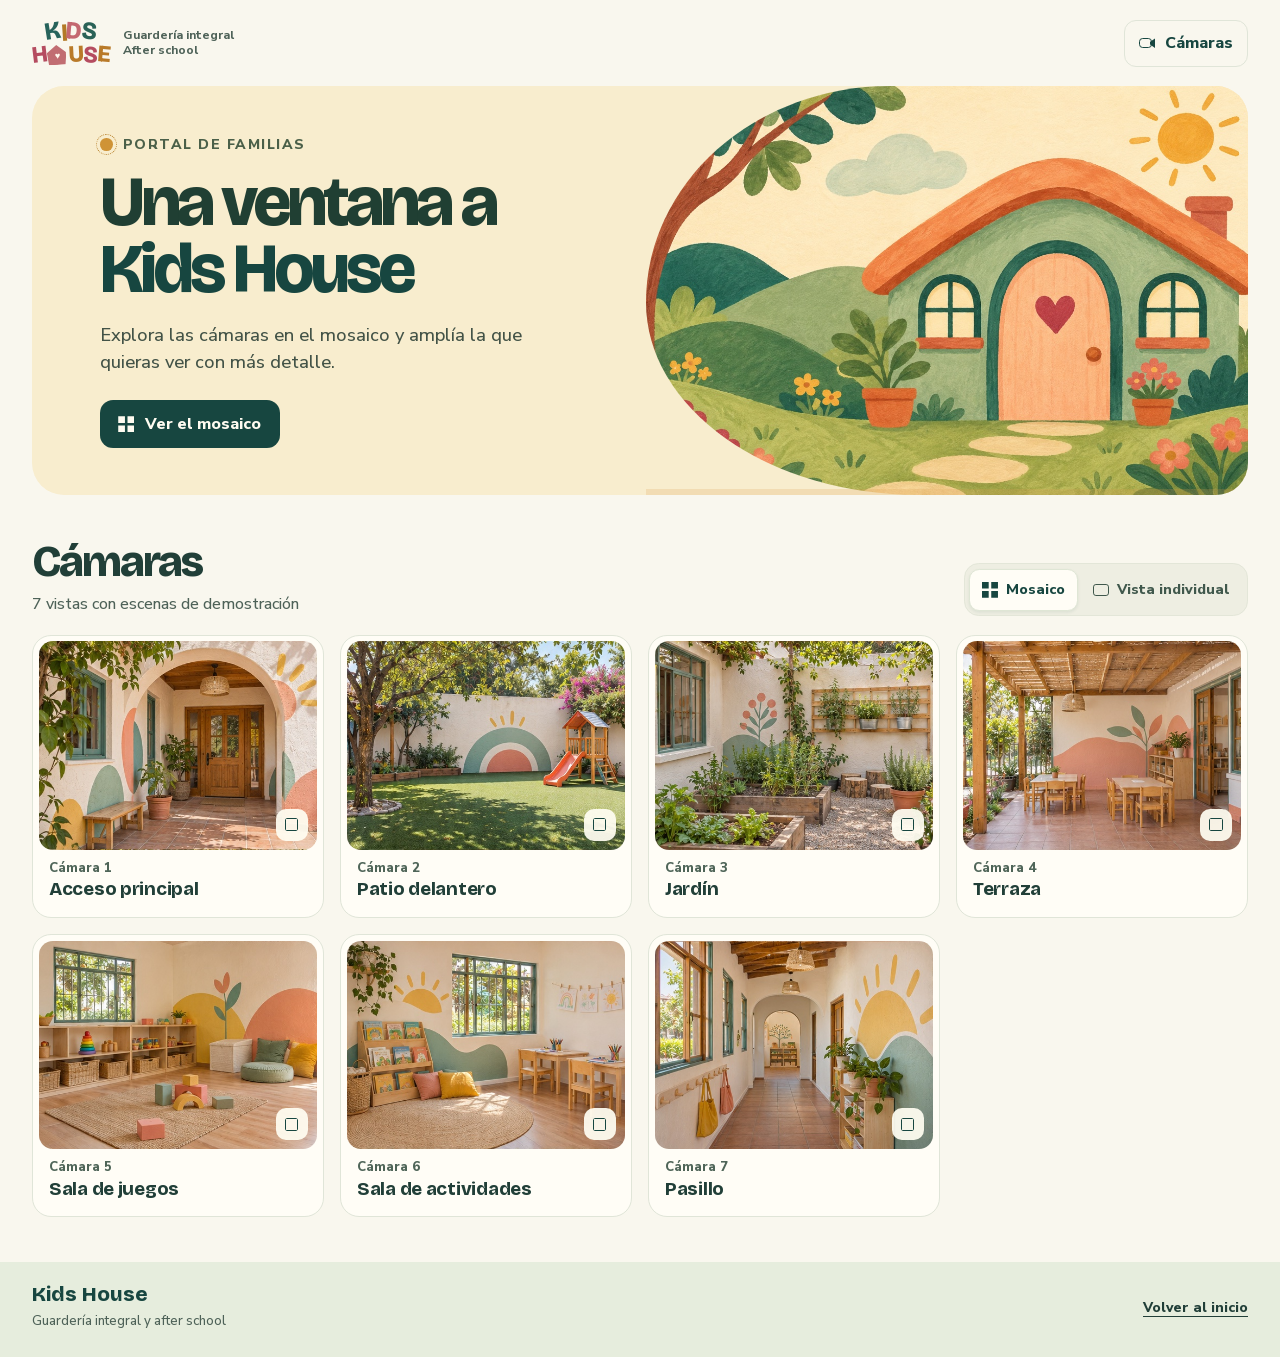
==== index.html @ 1ae9fafc "Prepara maqueta interactiva de Kids House" ====
<!doctype html>
<html lang="es-CL">
<head>
  <meta charset="utf-8">
  <meta name="viewport" content="width=device-width, initial-scale=1">
  <meta name="theme-color" content="#f9f7ee">
  <meta name="robots" content="noindex">
  <meta name="description" content="Maqueta del portal de familias de Kids House. Explora el mosaico y la vista individual de siete cámaras de demostración.">
  <title>Kids House · Portal de familias</title>
  <link rel="icon" href="assets/icon.png" type="image/png">
  <link rel="stylesheet" href="styles.css">
  <script src="viewer.js" defer></script>
</head>
<body id="inicio">
  <a class="skip-link" href="#camaras">Ir a las cámaras</a>
  <header class="topbar">
    <div class="shell topbar-inner">
      <a class="brand" href="#inicio" aria-label="Kids House, inicio">
        <span class="wordmark" aria-hidden="true">
          <span class="wordmark-row wordmark-kids">
            <span>K</span><span>I</span><span>D</span><span>S</span>
          </span>
          <span class="wordmark-row wordmark-house">
            <span>H</span><span class="wordmark-home"><span>♥</span></span><span>U</span><span>S</span><span>E</span>
          </span>
        </span>
        <span class="brand-caption">Guardería integral<br>After school</span>
      </a>
      <nav aria-label="Navegación principal">
        <a class="nav-link" href="#camaras"><span class="icon icon-camera" aria-hidden="true"></span> Cámaras</a>
      </nav>
    </div>
  </header>

  <main class="shell">
    <section class="hero" aria-labelledby="hero-title">
      <div class="hero-copy">
        <p class="eyebrow"><span aria-hidden="true" class="little-sun"></span> Portal de familias</p>
        <h1 id="hero-title">Una ventana a<br><span>Kids House</span></h1>
        <p class="hero-description">Explora las cámaras en el mosaico y amplía la que quieras ver con más detalle.</p>
        <a class="button button-primary" href="#camaras"><span class="icon icon-grid" aria-hidden="true"></span> Ver el mosaico</a>
      </div>
      <div class="hero-illustration">
        <img src="assets/mural.jpg" width="1200" height="800" alt="" fetchpriority="high">
      </div>
    </section>

    <section class="viewer" id="camaras" aria-labelledby="viewer-title">
      <div class="viewer-heading">
        <div>
          <h2 id="viewer-title">Cámaras</h2>
          <p class="viewer-description">7 vistas con escenas de demostración</p>
        </div>
        <div class="view-controls" role="group" aria-label="Modo de visualización">
          <button type="button" id="grid-mode" aria-controls="camera-grid" aria-pressed="true">
            <span class="icon icon-grid" aria-hidden="true"></span> Mosaico
          </button>
          <button type="button" id="single-mode" aria-controls="single-view" aria-pressed="false">
            <span class="icon icon-single" aria-hidden="true"></span> Vista individual
          </button>
        </div>
      </div>
      <ul class="camera-grid" id="camera-grid" aria-label="Siete cámaras de demostración"></ul>

      <div class="single-view" id="single-view" hidden>
        <article class="featured" aria-labelledby="featured-title">
          <div class="featured-header">
            <p id="featured-number" class="channel-number"></p>
            <h3 id="featured-title" tabindex="-1"></h3>
          </div>
          <video id="camera-player" controls muted loop playsinline preload="metadata" aria-labelledby="featured-title"></video>
          <p id="player-message" class="player-message" role="status" hidden></p>
        </article>
        <div class="camera-picker">
          <h3>Elegir cámara</h3>
          <ul id="camera-picker" aria-label="Todas las cámaras"></ul>
        </div>
      </div>

      <noscript><p>Activa JavaScript para explorar las cámaras de la maqueta.</p></noscript>
    </section>
  </main>

  <footer class="footer">
    <div class="shell footer-inner">
      <div>
        <span class="footer-brand">Kids House</span>
        <span class="footer-description">Guardería integral y after school</span>
      </div>
      <a href="#inicio">Volver al inicio</a>
    </div>
  </footer>
</body>
</html>
---- styles.css ----
@font-face {
  font-family: "Bricolage Grotesque";
  src: url("assets/bricolage.woff2") format("woff2");
  font-style: normal;
  font-weight: 400 800;
  font-display: swap;
}

@font-face {
  font-family: "Nunito Sans";
  src: url("assets/nunito-sans.woff2") format("woff2");
  font-style: normal;
  font-weight: 400 800;
  font-display: swap;
}

:root {
  color-scheme: light;
  --body: "Nunito Sans", sans-serif;
  --display: "Bricolage Grotesque", "Nunito Sans", sans-serif;
  --background: #f9f7ee;
  --paper: #fffdf6;
  --forest: #174640;
  --ink: #213f38;
  --muted: #4e6258;
  --sage: #dae8d4;
  --honey: #e8b653;
  --peach: #e78b64;
  --berry: #b84f64;
  --line: #e0e5d8;
  background: var(--background);
  color: var(--ink);
  font: 500 1rem/1.5 var(--body);
  scroll-behavior: smooth;
}

*, *::before, *::after { box-sizing: border-box; }
body { margin: 0; }
button { font: inherit; }
a { color: inherit; }
img { display: block; max-width: 100%; }
[hidden] { display: none !important; }
:focus-visible { outline: 3px solid #a54c62; outline-offset: 4px; }
.shell { width: min(100% - 3.5rem, 76rem); margin-inline: auto; }
.skip-link {
  position: fixed;
  z-index: 2;
  inset: .75rem auto auto .75rem;
  transform: translateY(-200%);
  padding: .65rem .95rem;
  color: white;
  background: var(--forest);
  border-radius: .6rem;
}
.skip-link:focus { transform: translateY(0); }

.topbar-inner, .footer-inner {
  display: flex;
  align-items: center;
  justify-content: space-between;
  gap: 1.5rem;
}
.topbar-inner { min-height: 5.4rem; }
.brand {
  display: inline-flex;
  align-items: center;
  gap: .85rem;
  flex-shrink: 0;
  text-decoration: none;
}
.wordmark {
  display: grid;
  justify-items: center;
  font: 800 1.48rem/.84 var(--display);
  font-variation-settings: "opsz" 78;
  letter-spacing: -.06em;
}
.wordmark-row { display: flex; align-items: center; gap: .045em; }
.wordmark-kids { font-size: 1.05em; padding-bottom: .12em; }
.wordmark-kids > :nth-child(1) { color: #27635b; transform: rotate(-9deg); }
.wordmark-kids > :nth-child(2) { color: #b37926; transform: rotate(-4deg) translateY(.06em); }
.wordmark-kids > :nth-child(3) { color: #c46870; transform: rotate(5deg); }
.wordmark-kids > :nth-child(4) { color: #2a6257; transform: rotate(7deg); }
.wordmark-house > :nth-child(1) { color: #b54c60; transform: rotate(-7deg); }
.wordmark-house > :nth-child(3) { color: #b97a29; transform: rotate(-3deg); }
.wordmark-house > :nth-child(4) { color: #b54c60; transform: rotate(4deg); }
.wordmark-house > :nth-child(5) { color: #b97a29; transform: rotate(5deg); }
.wordmark-home {
  display: inline-grid;
  place-items: end center;
  width: .82em;
  height: .85em;
  margin: 0 .03em;
  padding-bottom: .16em;
  color: #fff8ee;
  background: #c16d72;
  clip-path: polygon(50% 0, 100% 38%, 93% 99%, 8% 99%, 0 38%);
  transform: rotate(-3deg);
}
.wordmark-home > span { font: 800 .39em/1 var(--body); }
.brand-caption {
  font-size: .76rem;
  font-weight: 750;
  line-height: 1.23;
  color: var(--muted);
}
.nav-link {
  display: inline-flex;
  align-items: center;
  gap: .6rem;
  padding: .65rem .9rem;
  border: 1px solid var(--line);
  border-radius: .75rem;
  font-weight: 800;
  color: var(--forest);
  text-decoration: none;
}
.nav-link:hover { background: var(--sage); }

.hero {
  position: relative;
  display: grid;
  grid-template-columns: 1.02fr 1fr;
  min-height: 23rem;
  overflow: hidden;
  isolation: isolate;
  border-radius: 2rem;
  background: #f8edce;
}
.hero-copy {
  position: relative;
  z-index: 1;
  padding: clamp(2.05rem, 3.7vw, 3.4rem) 1.1rem clamp(2.3rem, 3.65vw, 3.2rem) clamp(2rem, 5.3vw, 5rem);
}
.eyebrow {
  display: flex;
  align-items: center;
  gap: .65rem;
  margin: 0 0 .9rem;
  color: #4b6049;
  font-size: .875rem;
  font-weight: 850;
  letter-spacing: .105em;
  text-transform: uppercase;
}
.little-sun {
  width: .8rem;
  height: .8rem;
  position: relative;
  border-radius: 50%;
  background: #cf9336;
}
.little-sun::before {
  content: "";
  position: absolute;
  inset: -.27rem;
  border: .115rem dotted #b8802b;
  border-radius: 50%;
}
h1, h2, h3, p { margin-top: 0; }
.hero h1 {
  margin-bottom: 1.16rem;
  font: 780 clamp(2.95rem, 5.45vw, 5.1rem)/.96 var(--display);
  font-variation-settings: "opsz" 85;
  letter-spacing: -.055em;
  color: #203f33;
}
.hero h1 span { color: var(--forest); white-space: nowrap; }
.hero-description {
  max-width: 27rem;
  margin-bottom: 1.55rem;
  color: #435347;
  font-size: clamp(1rem, 1.43vw, 1.15rem);
  line-height: 1.47;
}
.hero-illustration {
  position: relative;
  z-index: 0;
  min-width: 0;
}
.hero-illustration img {
  position: absolute;
  inset: 0;
  width: 100%;
  height: 100%;
  object-fit: cover;
  object-position: 54% 54%;
  border-radius: 42% 0 0 47% / 55% 0 0 49%;
}
.hero-illustration::after {
  content: "";
  position: absolute;
  pointer-events: none;
  inset: auto 0 0;
  height: .35rem;
  background: #d9a153;
  opacity: .22;
}
.button {
  display: inline-flex;
  align-items: center;
  gap: .7rem;
  min-height: 3rem;
  padding: .65rem 1.15rem;
  border-radius: .82rem;
  font-size: 1rem;
  font-weight: 850;
  text-decoration: none;
}
.button-primary { color: #fffcf1; background: var(--forest); }
.button-primary:hover { background: #286458; }
.icon { flex: none; display: inline-block; width: 1rem; height: 1rem; position: relative; }
.icon-grid {
  background: currentColor;
  clip-path: polygon(0 0, 42% 0, 42% 42%, 0 42%, 0 0,
    58% 0, 100% 0, 100% 42%, 58% 42%, 58% 0, 0 0,
    0 58%, 42% 58%, 42% 100%, 0 100%, 0 58%,
    58% 58%, 100% 58%, 100% 100%, 58% 100%, 58% 58%, 0 58%);
}
.icon-single { height: .76rem; border: 1.8px solid currentColor; border-radius: .18rem; }
.icon-camera::before {
  content: "";
  position: absolute;
  inset: .18rem .22rem .18rem 0;
  border: 1.7px solid currentColor;
  border-radius: .23rem;
}
.icon-camera::after {
  content: "";
  position: absolute;
  inset: .2rem 0 .2rem auto;
  width: .33rem;
  background: currentColor;
  clip-path: polygon(0 38%, 100% 0, 100% 100%, 0 62%);
}

.viewer { padding-block: clamp(2.4rem, 3.55vw, 3.3rem); scroll-margin-top: 1rem; }
.viewer-heading {
  display: flex;
  justify-content: space-between;
  align-items: end;
  gap: 1.1rem;
  margin-bottom: 1.15rem;
}
.viewer-heading h2 {
  margin-bottom: .05rem;
  font: 780 clamp(2rem, 3.45vw, 3rem)/1 var(--display);
  letter-spacing: -.047em;
}
.viewer-description { margin: .48rem 0 0; color: var(--muted); }
.view-controls {
  display: inline-flex;
  flex: none;
  gap: .15rem;
  padding: .28rem;
  background: #eeeee2;
  border: 1px solid #e3e6d8;
  border-radius: .92rem;
}
.view-controls button {
  display: inline-flex;
  align-items: center;
  justify-content: center;
  gap: .52rem;
  min-height: 2.62rem;
  padding: .35rem .72rem;
  border: 1px solid transparent;
  border-radius: .64rem;
  color: #40584c;
  background: transparent;
  font-size: .9rem;
  font-weight: 800;
  white-space: nowrap;
  cursor: pointer;
}
.view-controls button[aria-pressed="true"] {
  color: var(--forest);
  border-color: #dfe6d5;
  background: var(--paper);
  box-shadow: 0 .093rem .2rem #1e453915;
}
.view-controls button[aria-pressed="false"]:hover { background: var(--sage); }

.camera-grid, .camera-picker ul {
  list-style: none;
  margin: 0;
  padding: 0;
}
.camera-grid { display: grid; grid-template-columns: repeat(4, minmax(0, 1fr)); gap: 1.01rem; }
.camera-grid li { min-width: 0; }
.camera {
  display: grid;
  width: 100%;
  height: 100%;
  padding: .37rem;
  border: 1px solid var(--line);
  border-radius: 1.19rem;
  background: var(--paper);
  color: var(--ink);
  text-align: left;
  cursor: pointer;
  transition: border-color .17s, box-shadow .17s;
}
.camera:hover {
  border-color: #a5bea4;
  box-shadow: 0 .4rem 1rem #2a50331c;
}
.camera-image {
  position: relative;
  display: block;
  overflow: hidden;
  aspect-ratio: 4 / 3;
  border-radius: .88rem;
  background: var(--sage);
}
.camera-image img { width: 100%; height: 100%; object-fit: cover; }
.expand {
  position: absolute;
  display: grid;
  place-items: center;
  inset: auto .57rem .57rem auto;
  width: 2rem;
  height: 2rem;
  border-radius: .62rem;
  background: #fffdf2ee;
  color: var(--forest);
}
.expand::before {
  content: "";
  width: .82rem;
  height: .82rem;
  border: .12rem solid;
  border-radius: .1rem;
  mask-image: radial-gradient(circle, transparent 57%, #000 61%);
}
.camera-caption { display: grid; gap: .18rem; padding: .67rem .62rem .62rem; }
.channel-number {
  margin-bottom: 0;
  font-size: .82rem;
  line-height: 1.2;
  color: #4f6558;
  font-weight: 850;
}
.camera-name {
  font: 750 clamp(.96rem, 1.5vw, 1.17rem)/1.15 var(--display);
  letter-spacing: -.014em;
}

.single-view { display: grid; grid-template-columns: minmax(0, 3fr) minmax(15rem, 1fr); gap: 1rem; }
.featured, .camera-picker {
  background: var(--paper);
  border: 1px solid var(--line);
  padding: .75rem;
  border-radius: 1.25rem;
}
.featured { align-self: start; min-width: 0; }
.featured-header { padding: .45rem .38rem .72rem; }
.featured-header .channel-number { margin-bottom: .22rem; }
.featured-header h3, .camera-picker h3 {
  margin-bottom: 0;
  font: 775 clamp(1.15rem, 2.35vw, 1.7rem)/1.18 var(--display);
  letter-spacing: -.027em;
}
.featured video {
  display: block;
  width: 100%;
  max-height: 60vh;
  aspect-ratio: 16 / 9;
  background: #18312c;
  object-fit: contain;
  border-radius: .8rem;
}
.player-message { margin: .65rem 0 0; font-size: .9rem; color: var(--muted); }
.camera-picker h3 { margin: .4rem .3rem .65rem; font-size: 1.1rem; }
.camera-picker ul { display: grid; gap: .32rem; }
.camera-picker button {
  display: flex;
  align-items: center;
  gap: .65rem;
  width: 100%;
  padding: .36rem .45rem;
  border: 1px solid transparent;
  border-radius: .69rem;
  background: transparent;
  color: var(--ink);
  text-align: left;
  cursor: pointer;
}
.camera-picker button[aria-current="true"] { background: #e5eddb; border-color: #cbdcc9; }
.camera-picker button:hover { background: #edf1e4; }
.camera-picker button img {
  flex: none;
  width: 3.3rem;
  height: 2.4rem;
  object-fit: cover;
  background: var(--sage);
  border-radius: .34rem;
}
.camera-picker button span { display: grid; gap: .1rem; font-weight: 800; line-height: 1.12; font-size: .9rem; }

.footer { padding-block: 1.3rem 1.6rem; background: #e6eddd; }
.footer-brand { display: block; font: 780 1.3rem/1.18 var(--display); color: var(--forest); }
.footer-description { font-size: .83rem; color: var(--muted); }
.footer a { font-size: .875rem; font-weight: 800; text-underline-offset: .22rem; }

@media (max-width: 65rem) {
  .hero-copy { padding-left: 2.3rem; }
  .hero h1 { font-size: clamp(3rem, 6.4vw, 4.35rem); }
  .camera-grid { grid-template-columns: repeat(3, minmax(0, 1fr)); }
}

@media (max-width: 46rem) {
  .shell { width: calc(100% - 2rem); }
  .topbar-inner { min-height: 4.55rem; }
  .hero { min-height: 20rem; grid-template-columns: 1fr; border-radius: 1.45rem; }
  .hero-copy { padding: 1.75rem 1.25rem 1.15rem; }
  .hero h1 { margin-bottom: .9rem; font-size: clamp(2.9rem, 9.45vw, 4.25rem); }
  .hero-description { margin-bottom: 1rem; max-width: 21rem; }
  .hero-illustration { min-height: clamp(9.5rem, 38vw, 14rem); }
  .hero-illustration img { object-position: 46% 56%; border-radius: 48% 50% 0 0 / 21% 20% 0 0; }
  .camera-grid { grid-template-columns: repeat(2, minmax(0, 1fr)); gap: .66rem; }
  .single-view { grid-template-columns: 1fr; }
  .camera-picker ul { grid-template-columns: repeat(2, minmax(0, 1fr)); }
}

@media (max-width: 31rem) {
  .shell { width: calc(100% - 1.65rem); }
  .brand { gap: .6rem; }
  .brand-caption { font-size: .7rem; }
  .nav-link { padding: .48rem .62rem; gap: .4rem; font-size: .87rem; }
  .viewer-heading { align-items: start; flex-direction: column; gap: .85rem; }
  .view-controls { display: flex; align-self: stretch; }
  .view-controls button { flex: 1; }
  .camera { border-radius: .95rem; padding: .28rem; }
  .camera-image { border-radius: .71rem; }
  .camera-caption { padding: .56rem .4rem .5rem; }
  .expand { inset: auto .38rem .38rem auto; width: 1.65rem; height: 1.65rem; }
  .camera-picker button img { width: 2.55rem; height: 2rem; }
}

@media (max-width: 22rem) {
  .topbar-inner { gap: .75rem; }
  .brand-caption { display: none; }
  .hero h1 { font-size: 2.65rem; }
}

@media (prefers-reduced-motion: reduce) {
  :root { scroll-behavior: auto; }
  .camera { transition: none; }
}
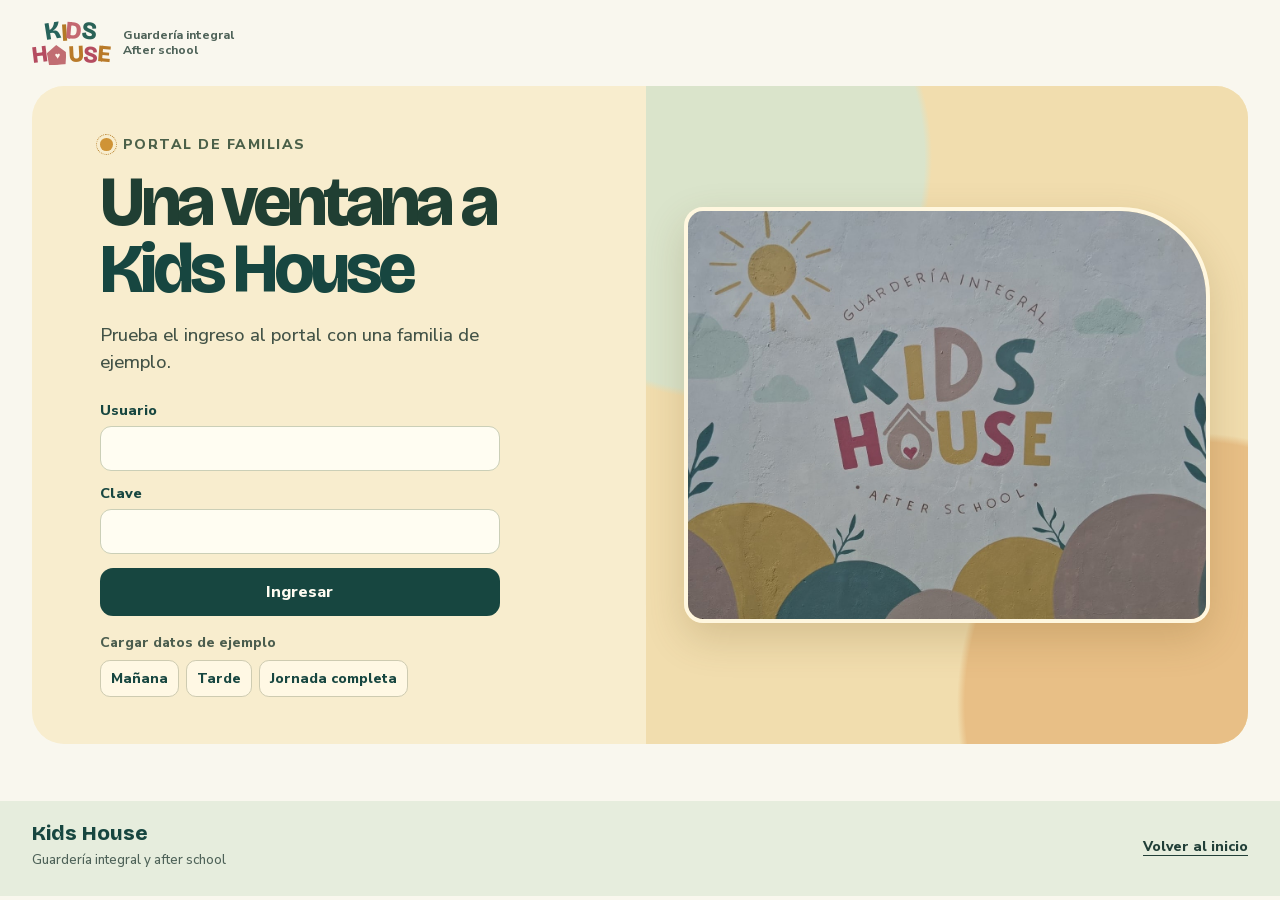
==== commit 9ccfe267: "Simula el ingreso familiar y muestra el mural de Kids House" ====
--- a/index.html
+++ b/index.html
@@ -5,14 +5,14 @@
   <meta name="viewport" content="width=device-width, initial-scale=1">
   <meta name="theme-color" content="#f9f7ee">
   <meta name="robots" content="noindex">
-  <meta name="description" content="Maqueta del portal de familias de Kids House. Explora el mosaico y la vista individual de siete cámaras de demostración.">
+  <meta name="description" content="Maqueta del portal de familias de Kids House. Prueba el ingreso, la jornada asignada y el mosaico de cámaras de demostración.">
   <title>Kids House · Portal de familias</title>
   <link rel="icon" href="assets/icon.png" type="image/png">
   <link rel="stylesheet" href="styles.css">
-  <script src="viewer.js" defer></script>
+  <script type="module" src="portal.js"></script>
 </head>
 <body id="inicio">
-  <a class="skip-link" href="#camaras">Ir a las cámaras</a>
+  <a class="skip-link" href="#contenido">Ir al contenido</a>
   <header class="topbar">
     <div class="shell topbar-inner">
       <a class="brand" href="#inicio" aria-label="Kids House, inicio">
@@ -26,26 +26,76 @@
         </span>
         <span class="brand-caption">Guardería integral<br>After school</span>
       </a>
-      <nav aria-label="Navegación principal">
-        <a class="nav-link" href="#camaras"><span class="icon icon-camera" aria-hidden="true"></span> Cámaras</a>
-      </nav>
+      <button type="button" class="nav-link" id="sign-out" hidden>Cerrar sesión</button>
     </div>
   </header>
 
-  <main class="shell">
-    <section class="hero" aria-labelledby="hero-title">
-      <div class="hero-copy">
+  <main class="shell" id="contenido" tabindex="-1">
+    <div class="hero" id="entry">
+      <section class="hero-copy" id="sign-in" aria-labelledby="hero-title">
         <p class="eyebrow"><span aria-hidden="true" class="little-sun"></span> Portal de familias</p>
-        <h1 id="hero-title">Una ventana a<br><span>Kids House</span></h1>
-        <p class="hero-description">Explora las cámaras en el mosaico y amplía la que quieras ver con más detalle.</p>
-        <a class="button button-primary" href="#camaras"><span class="icon icon-grid" aria-hidden="true"></span> Ver el mosaico</a>
+        <h1 id="hero-title" tabindex="-1">Una ventana a<br><span>Kids House</span></h1>
+        <p class="hero-description">Prueba el ingreso al portal con una familia de ejemplo.</p>
+        <form class="entry-form" id="sign-in-form" method="post" autocomplete="off">
+          <fieldset class="sign-in-fields" id="sign-in-fields" disabled>
+            <label class="field" for="demo-user">
+              Usuario
+              <input id="demo-user" name="usuario" type="text" spellcheck="false" autocapitalize="none" required>
+            </label>
+            <label class="field" for="demo-password">
+              Clave
+              <input id="demo-password" name="clave" type="password" required>
+            </label>
+            <p class="form-error" id="sign-in-error" role="alert" hidden></p>
+            <button type="submit" class="button button-primary">Ingresar</button>
+          </fieldset>
+        </form>
+        <div class="demo-access">
+          <p id="demo-access-title">Cargar datos de ejemplo</p>
+          <div class="demo-options" role="group" aria-labelledby="demo-access-title">
+            <button type="button" data-demo-family="morning">Mañana</button>
+            <button type="button" data-demo-family="afternoon">Tarde</button>
+            <button type="button" data-demo-family="full">Jornada completa</button>
+          </div>
+        </div>
+      </section>
+
+      <section class="hero-copy" id="choose-journey" aria-labelledby="welcome-title" hidden>
+        <p class="eyebrow"><span aria-hidden="true" class="little-sun"></span> Portal de familias</p>
+        <h1 class="welcome-title" id="welcome-title" tabindex="-1">Hola, familia de <span id="welcome-child"></span></h1>
+        <p class="hero-description">Confirma la jornada asignada para abrir el visor de cámaras.</p>
+        <form class="entry-form" id="journey-form" method="post">
+          <fieldset class="journey-fieldset">
+            <legend>Tu jornada disponible</legend>
+            <label class="journey-option">
+              <input id="assigned-journey" type="radio" name="jornada" required>
+              <span>
+                <span class="journey-name" id="journey-name"></span>
+                <span class="journey-group" id="journey-group"></span>
+                <span class="journey-hours" id="journey-hours"></span>
+              </span>
+            </label>
+          </fieldset>
+          <button type="submit" class="button button-primary"><span class="icon icon-camera" aria-hidden="true"></span> Ver mis cámaras</button>
+        </form>
+      </section>
+
+      <div class="hero-illustration">
+        <img src="assets/mural.jpg" width="1256" height="990"
+          alt="Mural de Kids House con el nombre del centro, un sol y formas de colores" fetchpriority="high">
       </div>
-      <div class="hero-illustration">
-        <img src="assets/mural.jpg" width="1200" height="800" alt="" fetchpriority="high">
+    </div>
+
+    <section class="family-summary" id="family-summary" aria-labelledby="family-title" hidden>
+      <span class="family-initial" id="family-initial" aria-hidden="true"></span>
+      <div class="family-summary-text">
+        <h1 id="family-title" tabindex="-1"></h1>
+        <p id="family-details"></p>
       </div>
+      <button type="button" class="nav-link" id="view-journey">Mi jornada</button>
     </section>
 
-    <section class="viewer" id="camaras" aria-labelledby="viewer-title">
+    <section class="viewer" id="camaras" aria-labelledby="viewer-title" hidden>
       <div class="viewer-heading">
         <div>
           <h2 id="viewer-title">Cámaras</h2>
@@ -76,9 +126,8 @@
           <ul id="camera-picker" aria-label="Todas las cámaras"></ul>
         </div>
       </div>
-
-      <noscript><p>Activa JavaScript para explorar las cámaras de la maqueta.</p></noscript>
     </section>
+    <noscript><p>Activa JavaScript para probar el portal y explorar las cámaras de la maqueta.</p></noscript>
   </main>
 
   <footer class="footer">
--- a/styles.css
+++ b/styles.css
@@ -111,9 +111,11 @@
   padding: .65rem .9rem;
   border: 1px solid var(--line);
   border-radius: .75rem;
+  background: transparent;
   font-weight: 800;
   color: var(--forest);
   text-decoration: none;
+  cursor: pointer;
 }
 .nav-link:hover { background: var(--sage); }
 
@@ -121,7 +123,8 @@
   position: relative;
   display: grid;
   grid-template-columns: 1.02fr 1fr;
-  min-height: 23rem;
+  min-height: 26rem;
+  margin-bottom: clamp(2rem, 4.5vw, 4rem);
   overflow: hidden;
   isolation: isolate;
   border-radius: 2rem;
@@ -130,7 +133,8 @@
 .hero-copy {
   position: relative;
   z-index: 1;
-  padding: clamp(2.05rem, 3.7vw, 3.4rem) 1.1rem clamp(2.3rem, 3.65vw, 3.2rem) clamp(2rem, 5.3vw, 5rem);
+  align-self: center;
+  padding: clamp(2.05rem, 3.7vw, 3.4rem) 1.55rem clamp(2.3rem, 3.65vw, 3.2rem) clamp(2rem, 5.3vw, 5rem);
 }
 .eyebrow {
   display: flex;
@@ -166,6 +170,7 @@
   color: #203f33;
 }
 .hero h1 span { color: var(--forest); white-space: nowrap; }
+.hero h1.welcome-title { max-width: 30rem; font-size: clamp(2.8rem, 5.1vw, 4.6rem); }
 .hero-description {
   max-width: 27rem;
   margin-bottom: 1.55rem;
@@ -174,27 +179,21 @@
   line-height: 1.47;
 }
 .hero-illustration {
-  position: relative;
-  z-index: 0;
+  display: grid;
+  place-items: center;
   min-width: 0;
+  padding: clamp(1.5rem, 3vw, 2.8rem);
+  background:
+    radial-gradient(ellipse at 92% 94%, #e8bf86 0 30%, transparent 31%),
+    radial-gradient(ellipse at 11% 11%, #dae4cb 0 28%, transparent 29%),
+    #f1ddae;
 }
 .hero-illustration img {
-  position: absolute;
-  inset: 0;
   width: 100%;
-  height: 100%;
-  object-fit: cover;
-  object-position: 54% 54%;
-  border-radius: 42% 0 0 47% / 55% 0 0 49%;
-}
-.hero-illustration::after {
-  content: "";
-  position: absolute;
-  pointer-events: none;
-  inset: auto 0 0;
-  height: .35rem;
-  background: #d9a153;
-  opacity: .22;
+  height: auto;
+  border: .3rem solid #fff7df;
+  border-radius: 1.2rem clamp(2.9rem, 7vw, 5.85rem) 1.2rem 1.2rem;
+  box-shadow: 0 .95rem 2.5rem #684c1633;
 }
 .button {
   display: inline-flex;
@@ -202,13 +201,117 @@
   gap: .7rem;
   min-height: 3rem;
   padding: .65rem 1.15rem;
+  border: 0;
   border-radius: .82rem;
   font-size: 1rem;
   font-weight: 850;
   text-decoration: none;
+  cursor: pointer;
 }
 .button-primary { color: #fffcf1; background: var(--forest); }
 .button-primary:hover { background: #286458; }
+
+.entry-form { max-width: 25rem; }
+.sign-in-fields, .journey-fieldset {
+  min-inline-size: 0;
+  margin: 0;
+  padding: 0;
+  border: 0;
+}
+.sign-in-fields { display: grid; gap: .72rem; }
+.field {
+  display: grid;
+  gap: .27rem;
+  color: var(--forest);
+  font-size: .91rem;
+  font-weight: 850;
+}
+.field input {
+  width: 100%;
+  min-height: 2.82rem;
+  padding: .56rem .73rem;
+  border: 1px solid #cbcfb7;
+  border-radius: .69rem;
+  background: #fffdf2;
+  color: var(--ink);
+  font: 650 1rem/1.25 var(--body);
+}
+.field input:hover { border-color: #8a9f8b; }
+.entry-form .button { justify-content: center; width: 100%; }
+.sign-in-fields .button { margin-top: .12rem; }
+.form-error { margin: 0; color: #8a3144; font-size: .9rem; font-weight: 750; }
+.demo-access { max-width: 25rem; margin-top: 1rem; }
+.demo-access p { margin-bottom: .42rem; color: #4b5d4e; font-size: .88rem; font-weight: 780; }
+.demo-options { display: flex; flex-wrap: wrap; gap: .42rem; }
+.demo-options button {
+  min-height: 2.35rem;
+  padding: .32rem .63rem;
+  border: 1px solid #cecbb1;
+  border-radius: .62rem;
+  background: #fff8e4;
+  color: var(--forest);
+  font-size: .875rem;
+  font-weight: 800;
+  cursor: pointer;
+}
+.demo-options button:hover { background: var(--sage); border-color: #a5b8a1; }
+
+.journey-fieldset { margin-bottom: 1.1rem; }
+.journey-fieldset legend {
+  margin-bottom: .48rem;
+  padding: 0;
+  color: var(--forest);
+  font-size: .94rem;
+  font-weight: 830;
+}
+.journey-option {
+  display: grid;
+  grid-template-columns: auto minmax(0, 1fr);
+  align-items: center;
+  gap: .68rem;
+  padding: .86rem;
+  border: 1px solid #a2b69e;
+  border-radius: .86rem;
+  background: #edf1dc;
+  color: var(--forest);
+  cursor: pointer;
+}
+.journey-option input { width: 1.1rem; height: 1.1rem; margin: .12rem; accent-color: var(--forest); }
+.journey-name, .journey-group, .journey-hours { display: block; }
+.journey-name { margin-bottom: .28rem; font: 770 1.27rem/1.15 var(--display); letter-spacing: -.02em; }
+.journey-group, .journey-hours { font-size: .93rem; color: var(--muted); }
+.journey-group { font-weight: 800; }
+
+.family-summary {
+  display: grid;
+  grid-template-columns: auto minmax(0, 1fr) auto;
+  align-items: center;
+  gap: 1rem;
+  padding: clamp(1.2rem, 3vw, 2rem);
+  border: 1px solid #d6dfc9;
+  border-radius: 1.42rem;
+  background: #e8eedc;
+}
+.family-initial {
+  display: grid;
+  place-items: center;
+  width: clamp(3rem, 5vw, 4.4rem);
+  aspect-ratio: 1;
+  border-radius: 50%;
+  background: var(--forest);
+  color: var(--paper);
+  font: 780 clamp(1.5rem, 3vw, 2.25rem)/1 var(--display);
+}
+.family-summary h1 {
+  margin: 0;
+  color: var(--forest);
+  font: 780 clamp(1.55rem, 3.4vw, 2.8rem)/1.04 var(--display);
+  letter-spacing: -.045em;
+}
+.family-summary p { margin: .45rem 0 0; color: var(--muted); font-weight: 650; }
+.family-summary .nav-link { background: var(--paper); white-space: nowrap; }
+.family-summary .nav-link:hover { background: #f3f5ea; }
+
 .icon { flex: none; display: inline-block; width: 1rem; height: 1rem; position: relative; }
 .icon-grid {
   background: currentColor;
@@ -413,11 +516,10 @@
   .shell { width: calc(100% - 2rem); }
   .topbar-inner { min-height: 4.55rem; }
   .hero { min-height: 20rem; grid-template-columns: 1fr; border-radius: 1.45rem; }
-  .hero-copy { padding: 1.75rem 1.25rem 1.15rem; }
+  .hero-copy { padding: 1.75rem 1.25rem 1.6rem; }
   .hero h1 { margin-bottom: .9rem; font-size: clamp(2.9rem, 9.45vw, 4.25rem); }
   .hero-description { margin-bottom: 1rem; max-width: 21rem; }
-  .hero-illustration { min-height: clamp(9.5rem, 38vw, 14rem); }
-  .hero-illustration img { object-position: 46% 56%; border-radius: 48% 50% 0 0 / 21% 20% 0 0; }
+  .hero-illustration { padding: 1.2rem; }
   .camera-grid { grid-template-columns: repeat(2, minmax(0, 1fr)); gap: .66rem; }
   .single-view { grid-template-columns: 1fr; }
   .camera-picker ul { grid-template-columns: repeat(2, minmax(0, 1fr)); }
@@ -436,6 +538,8 @@
   .camera-caption { padding: .56rem .4rem .5rem; }
   .expand { inset: auto .38rem .38rem auto; width: 1.65rem; height: 1.65rem; }
   .camera-picker button img { width: 2.55rem; height: 2rem; }
+  .family-summary { grid-template-columns: auto minmax(0, 1fr); gap: .82rem; }
+  .family-summary .nav-link { grid-column: 2; justify-self: start; }
 }
 
 @media (max-width: 22rem) {
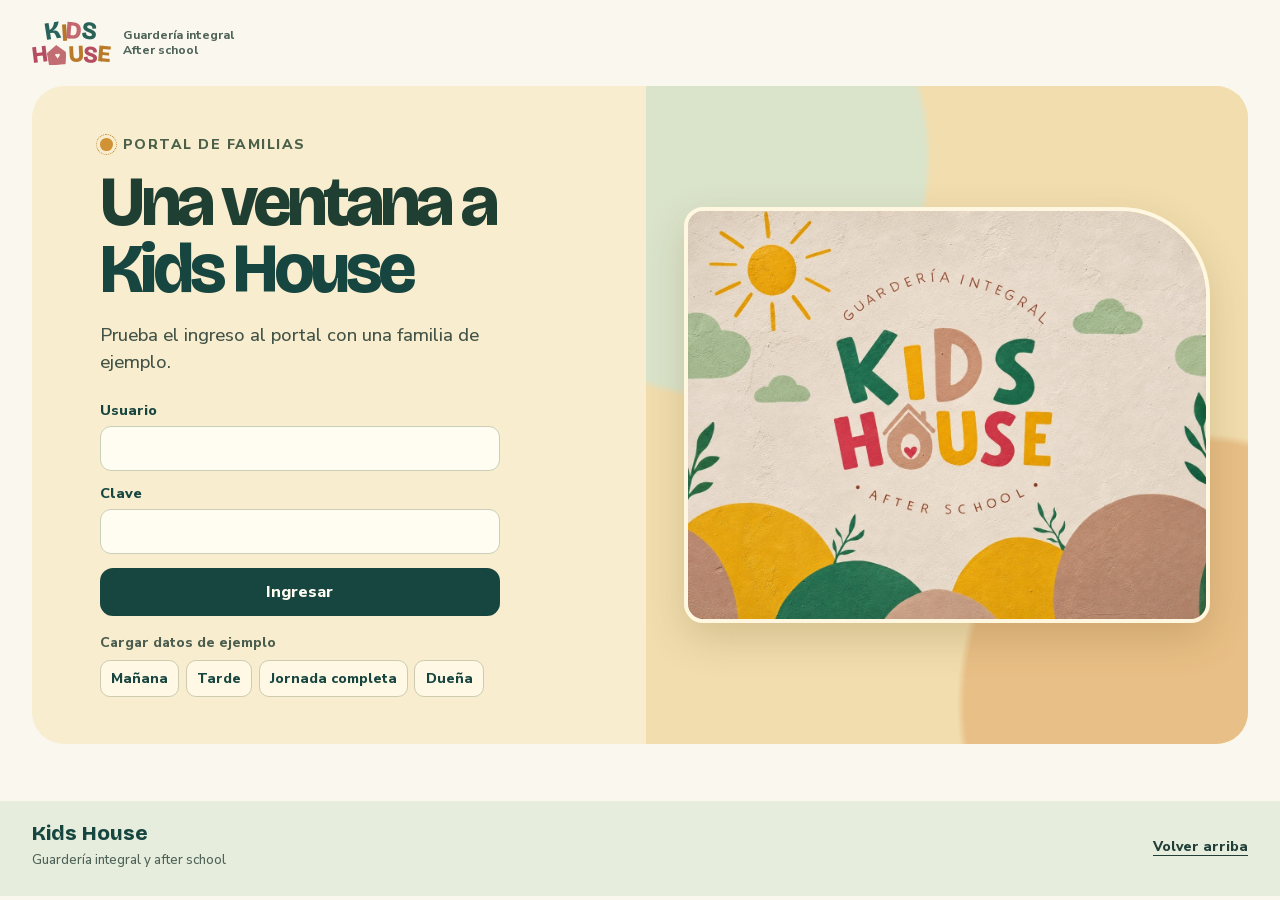
==== commit 3fb98814: "Incorpora administración simulada y mejora el mural" ====
--- a/index.html
+++ b/index.html
@@ -56,6 +56,7 @@
             <button type="button" data-demo-family="morning">Mañana</button>
             <button type="button" data-demo-family="afternoon">Tarde</button>
             <button type="button" data-demo-family="full">Jornada completa</button>
+            <button type="button" data-demo-family="owner">Dueña</button>
           </div>
         </div>
       </section>
@@ -73,10 +74,12 @@
                 <span class="journey-name" id="journey-name"></span>
                 <span class="journey-group" id="journey-group"></span>
                 <span class="journey-hours" id="journey-hours"></span>
+                <span class="journey-hours">Lunes a viernes · Hora de Santiago</span>
               </span>
             </label>
           </fieldset>
-          <button type="submit" class="button button-primary"><span class="icon icon-camera" aria-hidden="true"></span> Ver mis cámaras</button>
+          <p class="journey-notice" id="journey-notice" role="status" hidden></p>
+          <button type="submit" class="button button-primary" id="open-cameras"><span class="icon icon-camera" aria-hidden="true"></span> Ver mis cámaras</button>
         </form>
       </section>
 
@@ -85,6 +88,68 @@
           alt="Mural de Kids House con el nombre del centro, un sol y formas de colores" fetchpriority="high">
       </div>
     </div>
+
+    <section class="admin" id="admin-panel" aria-labelledby="admin-title" hidden>
+      <header class="admin-heading">
+        <p class="eyebrow"><span aria-hidden="true" class="little-sun"></span> Administración</p>
+        <h1 id="admin-title" tabindex="-1">Familias y jornadas</h1>
+        <p>Usa datos ficticios para probar cómo se asigna el acceso a una familia.</p>
+      </header>
+      <div class="view-controls admin-controls" role="group" aria-label="Administración de familias">
+        <button type="button" data-admin-section="journeys" aria-controls="manage-journeys" aria-pressed="true">Jornadas</button>
+        <button type="button" data-admin-section="children" aria-controls="manage-children" aria-pressed="false">Niños y grupos</button>
+        <button type="button" data-admin-section="parents" aria-controls="manage-parents" aria-pressed="false">Padres</button>
+      </div>
+
+      <div class="admin-layout" id="manage-journeys" data-admin-pane="journeys">
+        <form class="admin-card admin-form" id="new-journey" method="post" autocomplete="off">
+          <h2>Nueva jornada</h2>
+          <label class="field">Nombre <input type="text" name="nombre" required maxlength="70"></label>
+          <div class="time-fields">
+            <label class="field">Desde <input type="time" name="inicio" required></label>
+            <label class="field">Hasta <input type="time" name="fin" required></label>
+          </div>
+          <p class="admin-hint">Lunes a viernes · Hora de Santiago</p>
+          <button class="button button-primary" type="submit">Crear jornada</button>
+          <p class="admin-feedback" role="status" hidden></p>
+        </form>
+        <section class="admin-card" aria-labelledby="registered-journeys">
+          <h2 id="registered-journeys">Jornadas registradas</h2>
+          <ul id="journey-records" class="admin-records"></ul>
+        </section>
+      </div>
+
+      <div class="admin-layout" id="manage-children" data-admin-pane="children" hidden>
+        <form class="admin-card admin-form" id="new-child" method="post" autocomplete="off">
+          <h2>Registrar niño o niña</h2>
+          <label class="field">Nombre <input type="text" name="nombre" required maxlength="70"></label>
+          <label class="field">Grupo <input type="text" name="grupo" required maxlength="70"></label>
+          <label class="field">Jornada <select name="jornada" id="child-journey" required></select></label>
+          <button class="button button-primary" type="submit">Registrar niño o niña</button>
+          <p class="admin-feedback" role="status" hidden></p>
+        </form>
+        <section class="admin-card" aria-labelledby="registered-children">
+          <h2 id="registered-children">Niños y grupos registrados</h2>
+          <ul id="child-records" class="admin-records"></ul>
+        </section>
+      </div>
+
+      <div class="admin-layout" id="manage-parents" data-admin-pane="parents" hidden>
+        <form class="admin-card admin-form" id="new-parent" method="post" autocomplete="off">
+          <h2>Registrar padre o apoderado</h2>
+          <label class="field">Nombre <input type="text" name="nombre" required maxlength="70"></label>
+          <label class="field">Usuario <input type="text" name="usuario" required maxlength="64" autocapitalize="none" spellcheck="false"></label>
+          <label class="field">Clave de prueba <input type="password" name="clave" required maxlength="64"></label>
+          <label class="field">Niño o niña <select name="nino" id="parent-child" required></select></label>
+          <button class="button button-primary" type="submit">Dar de alta</button>
+          <p class="admin-feedback" role="status" hidden></p>
+        </form>
+        <section class="admin-card" aria-labelledby="registered-parents">
+          <h2 id="registered-parents">Padres y apoderados registrados</h2>
+          <ul id="parent-records" class="admin-records"></ul>
+        </section>
+      </div>
+    </section>
 
     <section class="family-summary" id="family-summary" aria-labelledby="family-title" hidden>
       <span class="family-initial" id="family-initial" aria-hidden="true"></span>
@@ -136,7 +201,7 @@
         <span class="footer-brand">Kids House</span>
         <span class="footer-description">Guardería integral y after school</span>
       </div>
-      <a href="#inicio">Volver al inicio</a>
+      <a href="#inicio">Volver arriba</a>
     </div>
   </footer>
 </body>
--- a/styles.css
+++ b/styles.css
@@ -210,6 +210,7 @@
 }
 .button-primary { color: #fffcf1; background: var(--forest); }
 .button-primary:hover { background: #286458; }
+.button-primary:disabled { background: #d5dbca; color: #4d6156; cursor: not-allowed; }
 
 .entry-form { max-width: 25rem; }
 .sign-in-fields, .journey-fieldset {
@@ -226,7 +227,7 @@
   font-size: .91rem;
   font-weight: 850;
 }
-.field input {
+.field input, .field select {
   width: 100%;
   min-height: 2.82rem;
   padding: .56rem .73rem;
@@ -236,7 +237,16 @@
   color: var(--ink);
   font: 650 1rem/1.25 var(--body);
 }
-.field input:hover { border-color: #8a9f8b; }
+.field select {
+  appearance: none;
+  padding-right: 1.9rem;
+  background-image: linear-gradient(45deg, transparent 50%, #446359 50%),
+    linear-gradient(135deg, #446359 50%, transparent 50%);
+  background-position: calc(100% - 15px) 53%, calc(100% - 10px) 53%;
+  background-size: 5px 5px;
+  background-repeat: no-repeat;
+}
+.field input:hover, .field select:hover { border-color: #8a9f8b; }
 .entry-form .button { justify-content: center; width: 100%; }
 .sign-in-fields .button { margin-top: .12rem; }
 .form-error { margin: 0; color: #8a3144; font-size: .9rem; font-weight: 750; }
@@ -281,6 +291,16 @@
 .journey-name { margin-bottom: .28rem; font: 770 1.27rem/1.15 var(--display); letter-spacing: -.02em; }
 .journey-group, .journey-hours { font-size: .93rem; color: var(--muted); }
 .journey-group { font-weight: 800; }
+.journey-notice {
+  margin: 0 0 .95rem;
+  padding: .65rem .78rem;
+  border: 1px solid #d8bb91;
+  border-radius: .65rem;
+  background: #fff6dc;
+  color: #68482b;
+  font-weight: 750;
+  font-size: .92rem;
+}
 
 .family-summary {
   display: grid;
@@ -311,6 +331,51 @@
 .family-summary p { margin: .45rem 0 0; color: var(--muted); font-weight: 650; }
 .family-summary .nav-link { background: var(--paper); white-space: nowrap; }
 .family-summary .nav-link:hover { background: #f3f5ea; }
+
+.admin { margin-bottom: clamp(2rem, 4.4vw, 4rem); }
+.admin-heading {
+  padding: clamp(1.3rem, 4vw, 2.8rem);
+  border-radius: 1.45rem;
+  background: #f8edce;
+  color: var(--forest);
+}
+.admin-heading h1 {
+  margin-bottom: .55rem;
+  font: 780 clamp(2rem, 4.4vw, 3.8rem)/1.04 var(--display);
+  letter-spacing: -.055em;
+}
+.admin-heading > p:last-child { margin: 0; color: var(--muted); }
+.admin-controls { margin: 1.1rem 0; }
+.admin-layout { display: grid; grid-template-columns: minmax(0, 1fr) minmax(0, 1.32fr); gap: 1rem; align-items: start; }
+.admin-card {
+  min-width: 0;
+  padding: clamp(1.05rem, 3vw, 1.5rem);
+  border: 1px solid var(--line);
+  border-radius: 1.16rem;
+  background: var(--paper);
+}
+.admin-card h2 {
+  margin: 0;
+  color: var(--forest);
+  font: 770 1.32rem/1.17 var(--display);
+  letter-spacing: -.02em;
+}
+.admin-form { display: grid; gap: .88rem; }
+.admin-form .button { justify-content: center; }
+.time-fields { display: grid; grid-template-columns: repeat(2, minmax(0, 1fr)); gap: .7rem; }
+.admin-hint, .admin-feedback { margin: 0; color: var(--muted); font-size: .91rem; font-weight: 700; }
+.admin-feedback { color: #305f49; }
+.admin-feedback[data-error="true"] { color: #8a3144; }
+.admin-records { margin: .9rem 0 0; padding: 0; list-style: none; }
+.admin-records li {
+  display: grid;
+  gap: .22rem;
+  padding: .72rem 0;
+  border-top: 1px solid var(--line);
+  overflow-wrap: anywhere;
+}
+.admin-records strong { color: var(--forest); line-height: 1.18; }
+.admin-records span { color: var(--muted); font-size: .91rem; }
 
 .icon { flex: none; display: inline-block; width: 1rem; height: 1rem; position: relative; }
 .icon-grid {
@@ -523,6 +588,7 @@
   .camera-grid { grid-template-columns: repeat(2, minmax(0, 1fr)); gap: .66rem; }
   .single-view { grid-template-columns: 1fr; }
   .camera-picker ul { grid-template-columns: repeat(2, minmax(0, 1fr)); }
+  .admin-layout { grid-template-columns: 1fr; }
 }
 
 @media (max-width: 31rem) {
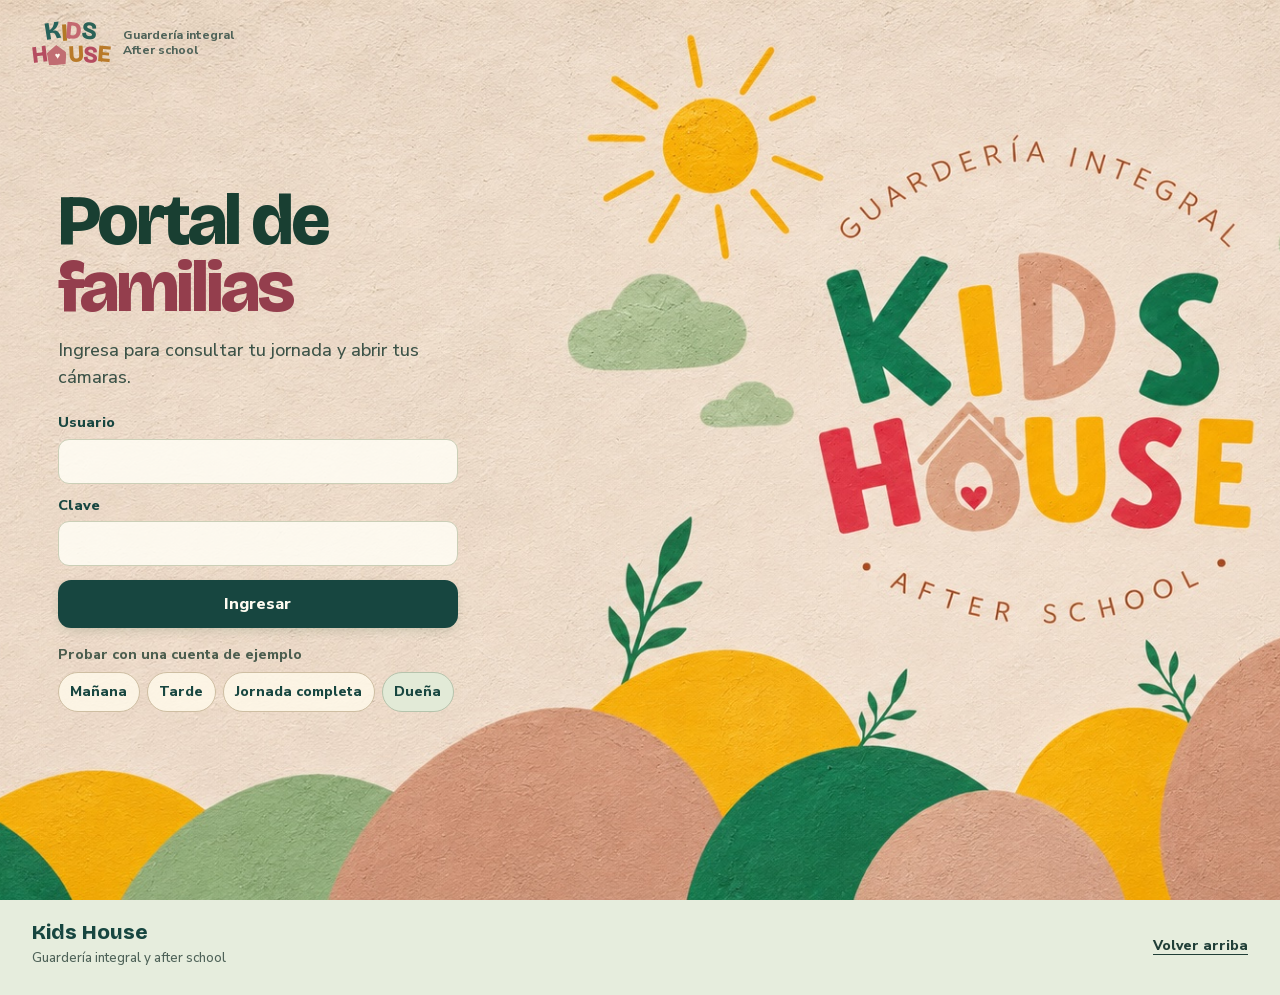
==== commit ae8cc7e2: "Integrate the Kids House mural and course-based schedules" ====
--- a/index.html
+++ b/index.html
@@ -3,7 +3,7 @@
 <head>
   <meta charset="utf-8">
   <meta name="viewport" content="width=device-width, initial-scale=1">
-  <meta name="theme-color" content="#f9f7ee">
+  <meta name="theme-color" content="#f2e5d2">
   <meta name="robots" content="noindex">
   <meta name="description" content="Maqueta del portal de familias de Kids House. Prueba el ingreso, la jornada asignada y el mosaico de cámaras de demostración.">
   <title>Kids House · Portal de familias</title>
@@ -30,75 +30,78 @@
     </div>
   </header>
 
-  <main class="shell" id="contenido" tabindex="-1">
+  <main id="contenido" tabindex="-1">
     <div class="hero" id="entry">
-      <section class="hero-copy" id="sign-in" aria-labelledby="hero-title">
-        <p class="eyebrow"><span aria-hidden="true" class="little-sun"></span> Portal de familias</p>
-        <h1 id="hero-title" tabindex="-1">Una ventana a<br><span>Kids House</span></h1>
-        <p class="hero-description">Prueba el ingreso al portal con una familia de ejemplo.</p>
-        <form class="entry-form" id="sign-in-form" method="post" autocomplete="off">
-          <fieldset class="sign-in-fields" id="sign-in-fields" disabled>
-            <label class="field" for="demo-user">
-              Usuario
-              <input id="demo-user" name="usuario" type="text" spellcheck="false" autocapitalize="none" required>
-            </label>
-            <label class="field" for="demo-password">
-              Clave
-              <input id="demo-password" name="clave" type="password" required>
-            </label>
-            <p class="form-error" id="sign-in-error" role="alert" hidden></p>
-            <button type="submit" class="button button-primary">Ingresar</button>
-          </fieldset>
-        </form>
-        <div class="demo-access">
-          <p id="demo-access-title">Cargar datos de ejemplo</p>
-          <div class="demo-options" role="group" aria-labelledby="demo-access-title">
-            <button type="button" data-demo-family="morning">Mañana</button>
-            <button type="button" data-demo-family="afternoon">Tarde</button>
-            <button type="button" data-demo-family="full">Jornada completa</button>
-            <button type="button" data-demo-family="owner">Dueña</button>
+      <picture class="hero-wall">
+        <source media="(max-width: 54rem)" srcset="assets/mural.jpg" width="1256" height="990">
+        <img src="assets/mural-portada.jpg" width="1672" height="941"
+          alt="Mural de Kids House con el nombre del centro, un sol y formas de colores" fetchpriority="high">
+      </picture>
+      <div class="shell hero-inner">
+        <section class="hero-copy" id="sign-in" aria-labelledby="hero-title">
+          <h1 id="hero-title" tabindex="-1">Portal de<br> <span>familias</span></h1>
+          <p class="hero-description">Ingresa para consultar tu jornada y abrir tus cámaras.</p>
+          <form class="entry-form" id="sign-in-form" method="post" autocomplete="off">
+            <fieldset class="sign-in-fields" id="sign-in-fields" disabled>
+              <label class="field" for="demo-user">
+                Usuario
+                <input id="demo-user" name="usuario" type="text" spellcheck="false" autocapitalize="none" required>
+              </label>
+              <label class="field" for="demo-password">
+                Clave
+                <input id="demo-password" name="clave" type="password" required>
+              </label>
+              <p class="form-error" id="sign-in-error" role="alert" hidden></p>
+              <button type="submit" class="button button-primary">Ingresar</button>
+            </fieldset>
+          </form>
+          <div class="demo-access">
+            <p id="demo-access-title">Probar con una cuenta de ejemplo</p>
+            <div class="demo-options" role="group" aria-labelledby="demo-access-title">
+              <button type="button" data-demo-family="morning">Mañana</button>
+              <button type="button" data-demo-family="afternoon">Tarde</button>
+              <button type="button" data-demo-family="full">Jornada completa</button>
+              <button type="button" data-demo-family="owner">Dueña</button>
+            </div>
           </div>
-        </div>
-      </section>
-
-      <section class="hero-copy" id="choose-journey" aria-labelledby="welcome-title" hidden>
-        <p class="eyebrow"><span aria-hidden="true" class="little-sun"></span> Portal de familias</p>
-        <h1 class="welcome-title" id="welcome-title" tabindex="-1">Hola, familia de <span id="welcome-child"></span></h1>
-        <p class="hero-description">Confirma la jornada asignada para abrir el visor de cámaras.</p>
-        <form class="entry-form" id="journey-form" method="post">
-          <fieldset class="journey-fieldset">
-            <legend>Tu jornada disponible</legend>
-            <label class="journey-option">
-              <input id="assigned-journey" type="radio" name="jornada" required>
-              <span>
-                <span class="journey-name" id="journey-name"></span>
-                <span class="journey-group" id="journey-group"></span>
-                <span class="journey-hours" id="journey-hours"></span>
-                <span class="journey-hours">Lunes a viernes · Hora de Santiago</span>
-              </span>
-            </label>
-          </fieldset>
-          <p class="journey-notice" id="journey-notice" role="status" hidden></p>
-          <button type="submit" class="button button-primary" id="open-cameras"><span class="icon icon-camera" aria-hidden="true"></span> Ver mis cámaras</button>
-        </form>
-      </section>
-
-      <div class="hero-illustration">
-        <img src="assets/mural.jpg" width="1256" height="990"
-          alt="Mural de Kids House con el nombre del centro, un sol y formas de colores" fetchpriority="high">
+        </section>
+
+        <section class="hero-copy" id="choose-journey" aria-labelledby="welcome-title" hidden>
+          <p class="eyebrow"><span aria-hidden="true" class="little-sun"></span> Portal de familias</p>
+          <h1 class="welcome-title" id="welcome-title" tabindex="-1">Hola, familia de <span id="welcome-child"></span></h1>
+          <p class="hero-description">Confirma la jornada asignada para abrir el visor de cámaras.</p>
+          <form class="entry-form" id="journey-form" method="post">
+            <fieldset class="journey-fieldset">
+              <legend>Tu jornada disponible</legend>
+              <label class="journey-option">
+                <input id="assigned-journey" type="radio" name="jornada" required>
+                <span>
+                  <span class="journey-name" id="journey-name"></span>
+                  <span class="journey-course" id="journey-course"></span>
+                  <span class="journey-hours" id="journey-hours"></span>
+                  <span class="journey-hours">Lunes a viernes · Hora de Santiago</span>
+                </span>
+              </label>
+            </fieldset>
+            <p class="journey-notice" id="journey-notice" role="status" hidden></p>
+            <button type="submit" class="button button-primary" id="open-cameras"><span class="icon icon-camera" aria-hidden="true"></span> Ver mis cámaras</button>
+          </form>
+        </section>
       </div>
     </div>
 
-    <section class="admin" id="admin-panel" aria-labelledby="admin-title" hidden>
+    <section class="shell admin" id="admin-panel" aria-labelledby="admin-title" hidden>
       <header class="admin-heading">
         <p class="eyebrow"><span aria-hidden="true" class="little-sun"></span> Administración</p>
-        <h1 id="admin-title" tabindex="-1">Familias y jornadas</h1>
-        <p>Usa datos ficticios para probar cómo se asigna el acceso a una familia.</p>
+        <h1 id="admin-title" tabindex="-1">Familias y cursos</h1>
+        <p>Asigna una jornada a cada curso. Las familias reciben el horario del curso de su hijo o hija.</p>
+        <p class="admin-example">Usa datos ficticios en esta maqueta.</p>
       </header>
       <div class="view-controls admin-controls" role="group" aria-label="Administración de familias">
         <button type="button" data-admin-section="journeys" aria-controls="manage-journeys" aria-pressed="true">Jornadas</button>
-        <button type="button" data-admin-section="children" aria-controls="manage-children" aria-pressed="false">Niños y grupos</button>
-        <button type="button" data-admin-section="parents" aria-controls="manage-parents" aria-pressed="false">Padres</button>
+        <button type="button" data-admin-section="courses" aria-controls="manage-courses" aria-pressed="false">Cursos</button>
+        <button type="button" data-admin-section="children" aria-controls="manage-children" aria-pressed="false">Niños</button>
+        <button type="button" data-admin-section="parents" aria-controls="manage-parents" aria-pressed="false">Apoderados</button>
       </div>
 
       <div class="admin-layout" id="manage-journeys" data-admin-pane="journeys">
@@ -119,17 +122,31 @@
         </section>
       </div>
 
+      <div class="admin-layout" id="manage-courses" data-admin-pane="courses" hidden>
+        <form class="admin-card admin-form" id="new-course" method="post" autocomplete="off">
+          <h2>Nuevo curso</h2>
+          <label class="field">Nombre del curso <input type="text" name="nombre" required maxlength="70"></label>
+          <label class="field">Jornada <select name="jornada" id="course-journey" required></select></label>
+          <button class="button button-primary" type="submit">Crear curso</button>
+          <p class="admin-feedback" role="status" hidden></p>
+        </form>
+        <section class="admin-card" aria-labelledby="registered-courses">
+          <h2 id="registered-courses">Cursos registrados</h2>
+          <ul id="course-records" class="admin-records"></ul>
+        </section>
+      </div>
+
       <div class="admin-layout" id="manage-children" data-admin-pane="children" hidden>
         <form class="admin-card admin-form" id="new-child" method="post" autocomplete="off">
           <h2>Registrar niño o niña</h2>
           <label class="field">Nombre <input type="text" name="nombre" required maxlength="70"></label>
-          <label class="field">Grupo <input type="text" name="grupo" required maxlength="70"></label>
-          <label class="field">Jornada <select name="jornada" id="child-journey" required></select></label>
+          <label class="field">Curso <select name="curso" id="child-course" aria-describedby="course-hint" required></select></label>
+          <p class="admin-hint" id="course-hint">La jornada se toma del curso.</p>
           <button class="button button-primary" type="submit">Registrar niño o niña</button>
           <p class="admin-feedback" role="status" hidden></p>
         </form>
         <section class="admin-card" aria-labelledby="registered-children">
-          <h2 id="registered-children">Niños y grupos registrados</h2>
+          <h2 id="registered-children">Niños y niñas registrados</h2>
           <ul id="child-records" class="admin-records"></ul>
         </section>
       </div>
@@ -151,7 +168,7 @@
       </div>
     </section>
 
-    <section class="family-summary" id="family-summary" aria-labelledby="family-title" hidden>
+    <section class="shell family-summary" id="family-summary" aria-labelledby="family-title" hidden>
       <span class="family-initial" id="family-initial" aria-hidden="true"></span>
       <div class="family-summary-text">
         <h1 id="family-title" tabindex="-1"></h1>
@@ -160,7 +177,7 @@
       <button type="button" class="nav-link" id="view-journey">Mi jornada</button>
     </section>
 
-    <section class="viewer" id="camaras" aria-labelledby="viewer-title" hidden>
+    <section class="shell viewer" id="camaras" aria-labelledby="viewer-title" hidden>
       <div class="viewer-heading">
         <div>
           <h2 id="viewer-title">Cámaras</h2>
@@ -192,7 +209,7 @@
         </div>
       </div>
     </section>
-    <noscript><p>Activa JavaScript para probar el portal y explorar las cámaras de la maqueta.</p></noscript>
+    <noscript><p class="shell">Activa JavaScript para probar el portal y explorar las cámaras de la maqueta.</p></noscript>
   </main>
 
   <footer class="footer">
--- a/styles.css
+++ b/styles.css
@@ -61,6 +61,11 @@
   gap: 1.5rem;
 }
 .topbar-inner { min-height: 5.4rem; }
+body:has(.hero:not([hidden])) .topbar {
+  position: absolute;
+  z-index: 2;
+  inset: 0 0 auto;
+}
 .brand {
   display: inline-flex;
   align-items: center;
@@ -122,19 +127,30 @@
 .hero {
   position: relative;
   display: grid;
-  grid-template-columns: 1.02fr 1fr;
-  min-height: 26rem;
-  margin-bottom: clamp(2rem, 4.5vw, 4rem);
+  min-height: max(42rem, 100svh);
   overflow: hidden;
   isolation: isolate;
-  border-radius: 2rem;
-  background: #f8edce;
+  background: #f2e5d2;
+}
+.hero-wall {
+  position: absolute;
+  inset: 0;
+  z-index: -1;
+}
+.hero-wall img {
+  width: 100%;
+  height: 100%;
+  object-fit: cover;
+  object-position: center bottom;
+}
+.hero-inner {
+  display: grid;
+  align-items: center;
+  padding-block: clamp(7rem, 10vw, 9rem) clamp(7.25rem, 10vw, 9.5rem);
 }
 .hero-copy {
-  position: relative;
-  z-index: 1;
-  align-self: center;
-  padding: clamp(2.05rem, 3.7vw, 3.4rem) 1.55rem clamp(2.3rem, 3.65vw, 3.2rem) clamp(2rem, 5.3vw, 5rem);
+  max-width: min(28rem, 40vw);
+  margin-inline-start: clamp(0rem, 2vw, 2rem);
 }
 .eyebrow {
   display: flex;
@@ -163,37 +179,21 @@
 }
 h1, h2, h3, p { margin-top: 0; }
 .hero h1 {
-  margin-bottom: 1.16rem;
-  font: 780 clamp(2.95rem, 5.45vw, 5.1rem)/.96 var(--display);
+  margin-bottom: 1rem;
+  font: 800 clamp(3.6rem, 5.65vw, 6.2rem)/.92 var(--display);
   font-variation-settings: "opsz" 85;
-  letter-spacing: -.055em;
-  color: #203f33;
-}
-.hero h1 span { color: var(--forest); white-space: nowrap; }
-.hero h1.welcome-title { max-width: 30rem; font-size: clamp(2.8rem, 5.1vw, 4.6rem); }
+  letter-spacing: -.043em;
+  color: #193f32;
+}
+.hero h1 span { color: #943e4d; overflow-wrap: anywhere; }
+#hero-title span { white-space: nowrap; }
+.hero h1.welcome-title { max-width: 30rem; font-size: clamp(2.85rem, 5vw, 4.75rem); line-height: .97; }
 .hero-description {
-  max-width: 27rem;
-  margin-bottom: 1.55rem;
-  color: #435347;
-  font-size: clamp(1rem, 1.43vw, 1.15rem);
+  max-width: 24rem;
+  margin-bottom: 1.4rem;
+  color: #3d5348;
+  font-size: clamp(1.02rem, 1.4vw, 1.175rem);
   line-height: 1.47;
-}
-.hero-illustration {
-  display: grid;
-  place-items: center;
-  min-width: 0;
-  padding: clamp(1.5rem, 3vw, 2.8rem);
-  background:
-    radial-gradient(ellipse at 92% 94%, #e8bf86 0 30%, transparent 31%),
-    radial-gradient(ellipse at 11% 11%, #dae4cb 0 28%, transparent 29%),
-    #f1ddae;
-}
-.hero-illustration img {
-  width: 100%;
-  height: auto;
-  border: .3rem solid #fff7df;
-  border-radius: 1.2rem clamp(2.9rem, 7vw, 5.85rem) 1.2rem 1.2rem;
-  box-shadow: 0 .95rem 2.5rem #684c1633;
 }
 .button {
   display: inline-flex;
@@ -248,22 +248,27 @@
 }
 .field input:hover, .field select:hover { border-color: #8a9f8b; }
 .entry-form .button { justify-content: center; width: 100%; }
-.sign-in-fields .button { margin-top: .12rem; }
+.sign-in-fields input { background: #fffdf4df; }
+.sign-in-fields .button {
+  margin-top: .12rem;
+  box-shadow: 0 .26rem .55rem #2f542a22;
+}
 .form-error { margin: 0; color: #8a3144; font-size: .9rem; font-weight: 750; }
 .demo-access { max-width: 25rem; margin-top: 1rem; }
 .demo-access p { margin-bottom: .42rem; color: #4b5d4e; font-size: .88rem; font-weight: 780; }
 .demo-options { display: flex; flex-wrap: wrap; gap: .42rem; }
 .demo-options button {
-  min-height: 2.35rem;
-  padding: .32rem .63rem;
-  border: 1px solid #cecbb1;
-  border-radius: .62rem;
-  background: #fff8e4;
+  min-height: 2.5rem;
+  padding: .36rem .73rem;
+  border: 1px solid #cebea2;
+  border-radius: 1.5rem;
+  background: #fff9ead6;
   color: var(--forest);
   font-size: .875rem;
   font-weight: 800;
   cursor: pointer;
 }
+.demo-options [data-demo-family="owner"] { background: #e2ead7; border-color: #b6c3ac; }
 .demo-options button:hover { background: var(--sage); border-color: #a5b8a1; }
 
 .journey-fieldset { margin-bottom: 1.1rem; }
@@ -287,10 +292,10 @@
   cursor: pointer;
 }
 .journey-option input { width: 1.1rem; height: 1.1rem; margin: .12rem; accent-color: var(--forest); }
-.journey-name, .journey-group, .journey-hours { display: block; }
+.journey-name, .journey-course, .journey-hours { display: block; }
 .journey-name { margin-bottom: .28rem; font: 770 1.27rem/1.15 var(--display); letter-spacing: -.02em; }
-.journey-group, .journey-hours { font-size: .93rem; color: var(--muted); }
-.journey-group { font-weight: 800; }
+.journey-course, .journey-hours { font-size: .93rem; color: var(--muted); }
+.journey-course { font-weight: 800; }
 .journey-notice {
   margin: 0 0 .95rem;
   padding: .65rem .78rem;
@@ -344,7 +349,8 @@
   font: 780 clamp(2rem, 4.4vw, 3.8rem)/1.04 var(--display);
   letter-spacing: -.055em;
 }
-.admin-heading > p:last-child { margin: 0; color: var(--muted); }
+.admin-heading > p:not(.eyebrow) { margin: 0; color: var(--muted); }
+.admin-heading > .admin-example { margin-top: .45rem; font-size: .91rem; font-weight: 800; }
 .admin-controls { margin: 1.1rem 0; }
 .admin-layout { display: grid; grid-template-columns: minmax(0, 1fr) minmax(0, 1.32fr); gap: 1rem; align-items: start; }
 .admin-card {
@@ -572,19 +578,38 @@
 .footer a { font-size: .875rem; font-weight: 800; text-underline-offset: .22rem; }
 
 @media (max-width: 65rem) {
-  .hero-copy { padding-left: 2.3rem; }
-  .hero h1 { font-size: clamp(3rem, 6.4vw, 4.35rem); }
+  .hero-wall img { object-position: 67% bottom; }
+  .hero-copy { margin-inline-start: 0; }
+  .hero h1 { font-size: clamp(3.4rem, 6.1vw, 4.55rem); }
   .camera-grid { grid-template-columns: repeat(3, minmax(0, 1fr)); }
+}
+
+@media (max-width: 54rem) {
+  body:has(.hero:not([hidden])) .topbar { position: relative; background: #f2e5d2; }
+  .hero { min-height: auto; }
+  .hero-wall { position: relative; }
+  .hero-wall img {
+    height: auto;
+    max-height: min(48rem, 57vw);
+    object-position: center 42%;
+    mask-image: linear-gradient(transparent, #000 5% 84%, transparent);
+  }
+  .hero-inner {
+    width: min(100% - 3rem, 30rem);
+    padding-block: clamp(.55rem, 2vw, 1.4rem) 2.65rem;
+  }
+  .hero-copy { max-width: none; }
+  .hero h1 { margin-bottom: .8rem; font-size: clamp(2.9rem, 9.5vw, 4.65rem); }
+  .hero h1 br { display: none; }
+  .hero-description { margin-bottom: 1.12rem; }
+  .entry-form, .demo-access { max-width: none; }
 }
 
 @media (max-width: 46rem) {
   .shell { width: calc(100% - 2rem); }
   .topbar-inner { min-height: 4.55rem; }
-  .hero { min-height: 20rem; grid-template-columns: 1fr; border-radius: 1.45rem; }
-  .hero-copy { padding: 1.75rem 1.25rem 1.6rem; }
-  .hero h1 { margin-bottom: .9rem; font-size: clamp(2.9rem, 9.45vw, 4.25rem); }
-  .hero-description { margin-bottom: 1rem; max-width: 21rem; }
-  .hero-illustration { padding: 1.2rem; }
+  .hero-wall img { max-height: min(28rem, 74vw); }
+  .hero-inner { width: min(100% - 2rem, 30rem); }
   .camera-grid { grid-template-columns: repeat(2, minmax(0, 1fr)); gap: .66rem; }
   .single-view { grid-template-columns: 1fr; }
   .camera-picker ul { grid-template-columns: repeat(2, minmax(0, 1fr)); }
@@ -599,6 +624,7 @@
   .viewer-heading { align-items: start; flex-direction: column; gap: .85rem; }
   .view-controls { display: flex; align-self: stretch; }
   .view-controls button { flex: 1; }
+  .admin-controls { display: grid; grid-template-columns: repeat(2, minmax(0, 1fr)); }
   .camera { border-radius: .95rem; padding: .28rem; }
   .camera-image { border-radius: .71rem; }
   .camera-caption { padding: .56rem .4rem .5rem; }
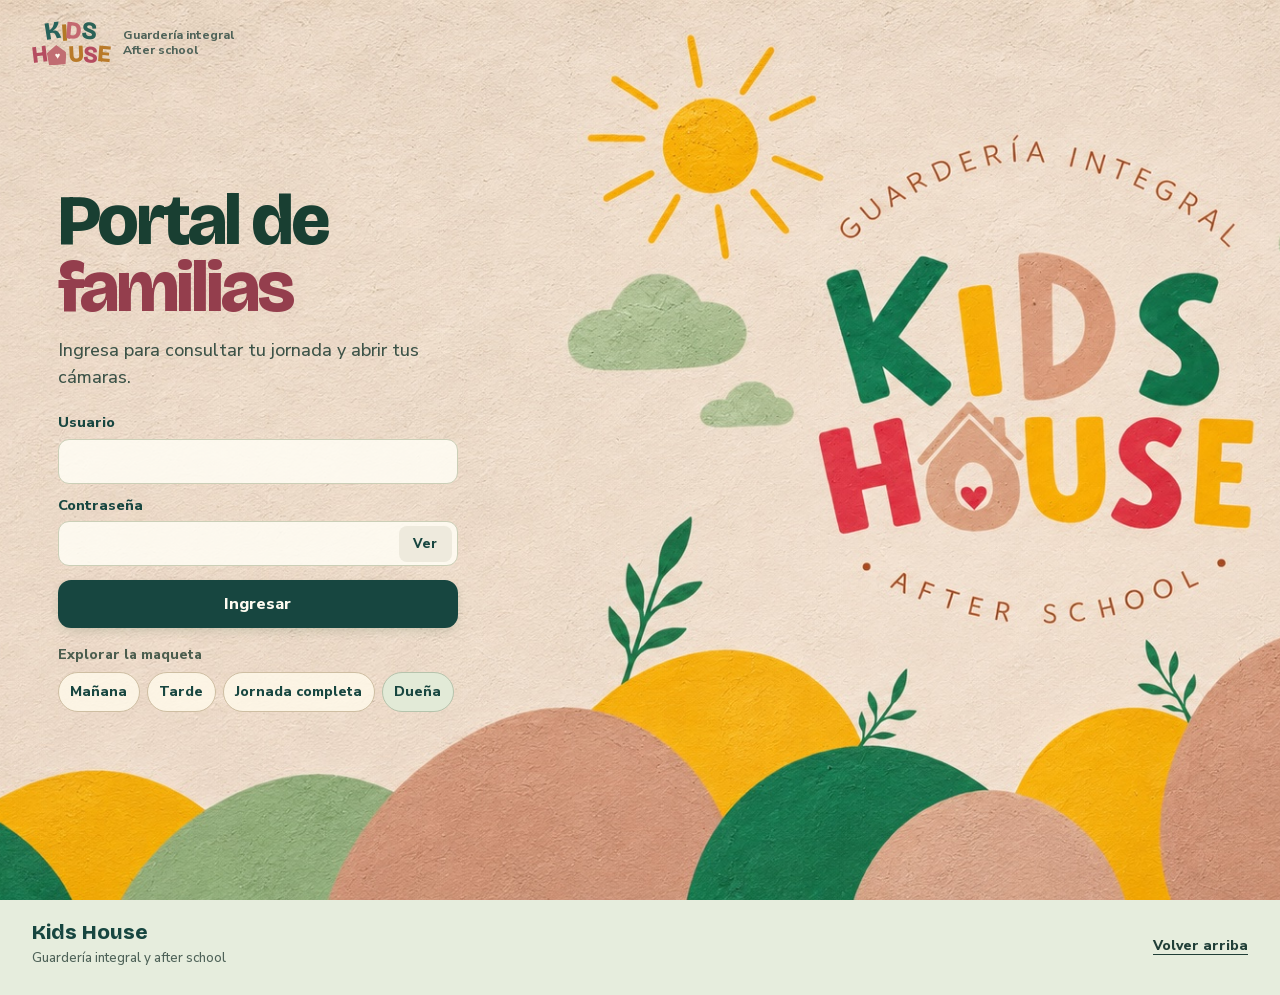
==== commit 26d2bf82: "Simplify family access and enrollment" ====
--- a/index.html
+++ b/index.html
@@ -47,16 +47,19 @@
                 Usuario
                 <input id="demo-user" name="usuario" type="text" spellcheck="false" autocapitalize="none" required>
               </label>
-              <label class="field" for="demo-password">
-                Clave
-                <input id="demo-password" name="clave" type="password" required>
-              </label>
+              <div class="field">
+                <label for="demo-password">Contraseña</label>
+                <div class="password-field">
+                  <input id="demo-password" name="clave" type="password" required>
+                  <button type="button" id="toggle-password" aria-controls="demo-password" aria-label="Mostrar contraseña">Ver</button>
+                </div>
+              </div>
               <p class="form-error" id="sign-in-error" role="alert" hidden></p>
               <button type="submit" class="button button-primary">Ingresar</button>
             </fieldset>
           </form>
           <div class="demo-access">
-            <p id="demo-access-title">Probar con una cuenta de ejemplo</p>
+            <p id="demo-access-title">Explorar la maqueta</p>
             <div class="demo-options" role="group" aria-labelledby="demo-access-title">
               <button type="button" data-demo-family="morning">Mañana</button>
               <button type="button" data-demo-family="afternoon">Tarde</button>
@@ -66,45 +69,46 @@
           </div>
         </section>
 
-        <section class="hero-copy" id="choose-journey" aria-labelledby="welcome-title" hidden>
-          <p class="eyebrow"><span aria-hidden="true" class="little-sun"></span> Portal de familias</p>
-          <h1 class="welcome-title" id="welcome-title" tabindex="-1">Hola, familia de <span id="welcome-child"></span></h1>
-          <p class="hero-description">Confirma la jornada asignada para abrir el visor de cámaras.</p>
-          <form class="entry-form" id="journey-form" method="post">
-            <fieldset class="journey-fieldset">
-              <legend>Tu jornada disponible</legend>
-              <label class="journey-option">
-                <input id="assigned-journey" type="radio" name="jornada" required>
-                <span>
-                  <span class="journey-name" id="journey-name"></span>
-                  <span class="journey-course" id="journey-course"></span>
-                  <span class="journey-hours" id="journey-hours"></span>
-                  <span class="journey-hours">Lunes a viernes · Hora de Santiago</span>
-                </span>
-              </label>
-            </fieldset>
-            <p class="journey-notice" id="journey-notice" role="status" hidden></p>
-            <button type="submit" class="button button-primary" id="open-cameras"><span class="icon icon-camera" aria-hidden="true"></span> Ver mis cámaras</button>
-          </form>
-        </section>
       </div>
     </div>
+
+    <section class="shell family-home" id="family-home" aria-labelledby="welcome-title" hidden>
+      <div class="family-overview">
+        <header class="family-welcome">
+          <h1 id="welcome-title" tabindex="-1">Hola, familia de <span id="welcome-child"></span></h1>
+          <p id="welcome-course"></p>
+        </header>
+        <section class="family-journey" aria-labelledby="journey-name">
+          <p class="journey-label">Tu jornada</p>
+          <h2 id="journey-name"></h2>
+          <p class="journey-time" id="journey-hours"></p>
+          <p class="journey-days">Lunes a viernes · Hora de Santiago</p>
+        </section>
+      </div>
+      <section class="family-access" aria-labelledby="access-title">
+        <span class="family-access-icon" aria-hidden="true"><span class="icon icon-camera"></span></span>
+        <div class="family-access-copy">
+          <h2 id="access-title">Cámaras</h2>
+          <p role="status"><span id="access-state"></span> <span id="access-detail"></span></p>
+        </div>
+        <button type="button" class="button button-primary" id="open-cameras">Ver cámaras <span aria-hidden="true">↗</span></button>
+      </section>
+    </section>
 
     <section class="shell admin" id="admin-panel" aria-labelledby="admin-title" hidden>
       <header class="admin-heading">
-        <p class="eyebrow"><span aria-hidden="true" class="little-sun"></span> Administración</p>
-        <h1 id="admin-title" tabindex="-1">Familias y cursos</h1>
-        <p>Asigna una jornada a cada curso. Las familias reciben el horario del curso de su hijo o hija.</p>
-        <p class="admin-example">Usa datos ficticios en esta maqueta.</p>
+        <h1 id="admin-title" tabindex="-1">Administración</h1>
+        <p>Gestiona las inscripciones y el acceso de las familias.</p>
+        <p class="admin-example">Maqueta con datos ficticios</p>
       </header>
-      <div class="view-controls admin-controls" role="group" aria-label="Administración de familias">
-        <button type="button" data-admin-section="journeys" aria-controls="manage-journeys" aria-pressed="true">Jornadas</button>
+      <div class="view-controls admin-controls" role="group" aria-label="Secciones de administración">
+        <button type="button" data-admin-section="parents" aria-controls="manage-parents" aria-pressed="true">Familias</button>
+        <button type="button" data-admin-section="journeys" aria-controls="manage-journeys" aria-pressed="false">Jornadas</button>
         <button type="button" data-admin-section="courses" aria-controls="manage-courses" aria-pressed="false">Cursos</button>
         <button type="button" data-admin-section="children" aria-controls="manage-children" aria-pressed="false">Niños</button>
-        <button type="button" data-admin-section="parents" aria-controls="manage-parents" aria-pressed="false">Apoderados</button>
-      </div>
-
-      <div class="admin-layout" id="manage-journeys" data-admin-pane="journeys">
+      </div>
+
+      <div class="admin-layout" id="manage-journeys" data-admin-pane="journeys" hidden>
         <form class="admin-card admin-form" id="new-journey" method="post" autocomplete="off">
           <h2>Nueva jornada</h2>
           <label class="field">Nombre <input type="text" name="nombre" required maxlength="70"></label>
@@ -115,6 +119,7 @@
           <p class="admin-hint">Lunes a viernes · Hora de Santiago</p>
           <button class="button button-primary" type="submit">Crear jornada</button>
           <p class="admin-feedback" role="status" hidden></p>
+          <button class="text-action" type="button" data-next-input="#course-journey" data-admin-open="courses" hidden>Crear un curso con esta jornada →</button>
         </form>
         <section class="admin-card" aria-labelledby="registered-journeys">
           <h2 id="registered-journeys">Jornadas registradas</h2>
@@ -127,8 +132,10 @@
           <h2>Nuevo curso</h2>
           <label class="field">Nombre del curso <input type="text" name="nombre" required maxlength="70"></label>
           <label class="field">Jornada <select name="jornada" id="course-journey" required></select></label>
+          <button type="button" class="text-action" data-admin-open="journeys">Crear una jornada</button>
           <button class="button button-primary" type="submit">Crear curso</button>
           <p class="admin-feedback" role="status" hidden></p>
+          <button class="text-action" type="button" data-next-input="#family-course" data-admin-open="parents" hidden>Inscribir una familia en este curso →</button>
         </form>
         <section class="admin-card" aria-labelledby="registered-courses">
           <h2 id="registered-courses">Cursos registrados</h2>
@@ -144,6 +151,7 @@
           <p class="admin-hint" id="course-hint">La jornada se toma del curso.</p>
           <button class="button button-primary" type="submit">Registrar niño o niña</button>
           <p class="admin-feedback" role="status" hidden></p>
+          <button class="text-action" type="button" data-next-input="#parent-child" data-admin-open="parents" hidden>Vincular a su apoderado →</button>
         </form>
         <section class="admin-card" aria-labelledby="registered-children">
           <h2 id="registered-children">Niños y niñas registrados</h2>
@@ -151,18 +159,34 @@
         </section>
       </div>
 
-      <div class="admin-layout" id="manage-parents" data-admin-pane="parents" hidden>
-        <form class="admin-card admin-form" id="new-parent" method="post" autocomplete="off">
-          <h2>Registrar padre o apoderado</h2>
-          <label class="field">Nombre <input type="text" name="nombre" required maxlength="70"></label>
-          <label class="field">Usuario <input type="text" name="usuario" required maxlength="64" autocapitalize="none" spellcheck="false"></label>
-          <label class="field">Clave de prueba <input type="password" name="clave" required maxlength="64"></label>
-          <label class="field">Niño o niña <select name="nino" id="parent-child" required></select></label>
-          <button class="button button-primary" type="submit">Dar de alta</button>
-          <p class="admin-feedback" role="status" hidden></p>
+      <div class="admin-layout admin-families" id="manage-parents" data-admin-pane="parents">
+        <form class="admin-card family-registration" id="new-parent" method="post" autocomplete="off">
+          <h2>Dar de alta una familia</h2>
+          <div class="registration-fields">
+            <fieldset>
+              <legend>Niño o niña</legend>
+              <label class="field">Inscripción <select name="nino" id="parent-child" required></select></label>
+              <div class="new-child-fields" id="new-child-fields">
+                <label class="field">Nombre del niño o niña <input type="text" name="nino_nombre" required maxlength="70"></label>
+                <label class="field">Curso <select name="nino_curso" id="family-course" required></select></label>
+                <button type="button" class="text-action" data-admin-open="courses">Crear un curso</button>
+              </div>
+              <p class="assignment-preview" id="family-assignment" aria-live="polite" hidden></p>
+            </fieldset>
+            <fieldset>
+              <legend>Acceso del apoderado</legend>
+              <label class="field">Nombre del apoderado <input type="text" name="nombre" required maxlength="70"></label>
+              <label class="field">Usuario <input type="text" name="usuario" required maxlength="64" autocapitalize="none" spellcheck="false"></label>
+              <label class="field">Clave de prueba <input type="password" name="clave" required maxlength="64"></label>
+            </fieldset>
+          </div>
+          <div class="registration-actions">
+            <button class="button button-primary" type="submit">Crear acceso</button>
+            <p class="admin-feedback" role="status" hidden></p>
+          </div>
         </form>
         <section class="admin-card" aria-labelledby="registered-parents">
-          <h2 id="registered-parents">Padres y apoderados registrados</h2>
+          <h2 id="registered-parents">Familias registradas</h2>
           <ul id="parent-records" class="admin-records"></ul>
         </section>
       </div>
--- a/styles.css
+++ b/styles.css
@@ -35,7 +35,14 @@
 }
 
 *, *::before, *::after { box-sizing: border-box; }
-body { margin: 0; }
+body {
+  display: flex;
+  flex-direction: column;
+  min-height: 100vh;
+  min-height: 100svh;
+  margin: 0;
+}
+body > main { flex: 1; }
 button { font: inherit; }
 a { color: inherit; }
 img { display: block; max-width: 100%; }
@@ -109,6 +116,23 @@
   line-height: 1.23;
   color: var(--muted);
 }
+.live-logo { width: 3.5rem; height: 3.5rem; border-radius: 1rem; }
+.live-review { padding-block: clamp(1.1rem, 4vw, 3rem) 3rem; }
+.live-review h1 {
+  margin-bottom: .45rem;
+  font: 780 clamp(2.25rem, 5vw, 4.25rem)/.98 var(--display);
+  letter-spacing: -.052em;
+  color: var(--forest);
+}
+.live-review p { margin-bottom: 1.3rem; color: var(--muted); }
+.live-frame {
+  display: block;
+  width: 100%;
+  height: 34rem;
+  border: 0;
+  border-radius: 1.15rem;
+  background: #0d141a;
+}
 .nav-link {
   display: inline-flex;
   align-items: center;
@@ -151,31 +175,6 @@
 .hero-copy {
   max-width: min(28rem, 40vw);
   margin-inline-start: clamp(0rem, 2vw, 2rem);
-}
-.eyebrow {
-  display: flex;
-  align-items: center;
-  gap: .65rem;
-  margin: 0 0 .9rem;
-  color: #4b6049;
-  font-size: .875rem;
-  font-weight: 850;
-  letter-spacing: .105em;
-  text-transform: uppercase;
-}
-.little-sun {
-  width: .8rem;
-  height: .8rem;
-  position: relative;
-  border-radius: 50%;
-  background: #cf9336;
-}
-.little-sun::before {
-  content: "";
-  position: absolute;
-  inset: -.27rem;
-  border: .115rem dotted #b8802b;
-  border-radius: 50%;
 }
 h1, h2, h3, p { margin-top: 0; }
 .hero h1 {
@@ -187,7 +186,6 @@
 }
 .hero h1 span { color: #943e4d; overflow-wrap: anywhere; }
 #hero-title span { white-space: nowrap; }
-.hero h1.welcome-title { max-width: 30rem; font-size: clamp(2.85rem, 5vw, 4.75rem); line-height: .97; }
 .hero-description {
   max-width: 24rem;
   margin-bottom: 1.4rem;
@@ -213,13 +211,14 @@
 .button-primary:disabled { background: #d5dbca; color: #4d6156; cursor: not-allowed; }
 
 .entry-form { max-width: 25rem; }
-.sign-in-fields, .journey-fieldset {
+.sign-in-fields {
+  display: grid;
+  gap: .72rem;
   min-inline-size: 0;
   margin: 0;
   padding: 0;
   border: 0;
 }
-.sign-in-fields { display: grid; gap: .72rem; }
 .field {
   display: grid;
   gap: .27rem;
@@ -249,6 +248,21 @@
 .field input:hover, .field select:hover { border-color: #8a9f8b; }
 .entry-form .button { justify-content: center; width: 100%; }
 .sign-in-fields input { background: #fffdf4df; }
+.password-field { position: relative; }
+.password-field input { padding-right: 5rem; }
+.password-field button {
+  position: absolute;
+  inset: .28rem .34rem .28rem auto;
+  min-width: 3.35rem;
+  padding: .1rem .56rem;
+  border: 0;
+  border-radius: .5rem;
+  background: #eeeadd;
+  color: var(--forest);
+  font: 800 .82rem var(--body);
+  cursor: pointer;
+}
+.password-field button:hover { background: var(--sage); }
 .sign-in-fields .button {
   margin-top: .12rem;
   box-shadow: 0 .26rem .55rem #2f542a22;
@@ -271,41 +285,66 @@
 .demo-options [data-demo-family="owner"] { background: #e2ead7; border-color: #b6c3ac; }
 .demo-options button:hover { background: var(--sage); border-color: #a5b8a1; }
 
-.journey-fieldset { margin-bottom: 1.1rem; }
-.journey-fieldset legend {
-  margin-bottom: .48rem;
-  padding: 0;
-  color: var(--forest);
-  font-size: .94rem;
-  font-weight: 830;
-}
-.journey-option {
-  display: grid;
-  grid-template-columns: auto minmax(0, 1fr);
-  align-items: center;
-  gap: .68rem;
-  padding: .86rem;
-  border: 1px solid #a2b69e;
-  border-radius: .86rem;
-  background: #edf1dc;
-  color: var(--forest);
-  cursor: pointer;
-}
-.journey-option input { width: 1.1rem; height: 1.1rem; margin: .12rem; accent-color: var(--forest); }
-.journey-name, .journey-course, .journey-hours { display: block; }
-.journey-name { margin-bottom: .28rem; font: 770 1.27rem/1.15 var(--display); letter-spacing: -.02em; }
-.journey-course, .journey-hours { font-size: .93rem; color: var(--muted); }
-.journey-course { font-weight: 800; }
-.journey-notice {
-  margin: 0 0 .95rem;
-  padding: .65rem .78rem;
-  border: 1px solid #d8bb91;
-  border-radius: .65rem;
-  background: #fff6dc;
-  color: #68482b;
-  font-weight: 750;
-  font-size: .92rem;
-}
+.family-home { display: grid; gap: 1.05rem; padding-bottom: clamp(2.2rem, 6vw, 5rem); }
+.family-overview {
+  display: grid;
+  grid-template-columns: minmax(0, 1.5fr) minmax(15rem, 1fr);
+  align-items: center;
+  gap: clamp(1.2rem, 4vw, 4rem);
+  padding: clamp(1.35rem, 5.3vw, 4.6rem);
+  min-height: 20rem;
+  border-radius: 2rem;
+  background:
+    radial-gradient(ellipse 27rem 19rem at 102% 119%, #c4d5b7 0 72%, transparent 72.5%),
+    radial-gradient(ellipse 22rem 15rem at 73% 117%, #edc474 0 72%, transparent 72.5%),
+    radial-gradient(ellipse 23rem 15rem at 97% 9%, #e7b8a7 0 72%, transparent 72.5%),
+    #f3e8d5;
+}
+.family-welcome h1 {
+  max-width: 12ch;
+  margin-bottom: .68rem;
+  color: var(--forest);
+  overflow-wrap: anywhere;
+  font: 800 clamp(2.55rem, 5.4vw, 5.35rem)/.97 var(--display);
+  letter-spacing: -.052em;
+}
+.family-welcome h1 span { color: #975061; }
+.family-welcome p { margin: 0; color: var(--muted); font-size: clamp(1rem, 2vw, 1.22rem); font-weight: 800; }
+.family-journey {
+  padding: clamp(1.1rem, 3vw, 1.65rem);
+  border: 1px solid #fff8ea;
+  border-radius: 1.3rem;
+  background: #fffdf3f5;
+  color: var(--forest);
+  box-shadow: 0 .45rem 1.55rem #63593e17;
+}
+.journey-label, .journey-days { margin: 0; color: var(--muted); font-size: .91rem; font-weight: 750; }
+.family-journey h2 { margin: .3rem 0 .65rem; font: 780 clamp(1.3rem, 2.4vw, 1.85rem)/1.1 var(--display); }
+.journey-time { margin: 0 0 .28rem; font-size: 1.18rem; font-weight: 850; font-variant-numeric: tabular-nums; }
+.family-access {
+  display: grid;
+  grid-template-columns: auto minmax(0, 1fr) auto;
+  align-items: center;
+  gap: clamp(.75rem, 2vw, 1.4rem);
+  padding: clamp(1rem, 3vw, 1.65rem);
+  border: 1px solid var(--line);
+  border-radius: 1.35rem;
+  background: var(--paper);
+}
+.family-access-icon {
+  display: grid;
+  place-items: center;
+  inline-size: 3.25rem;
+  block-size: 3.25rem;
+  border-radius: 1rem;
+  background: #f4e6d1;
+  color: #72512e;
+}
+.family-access[data-open="true"] .family-access-icon { background: var(--sage); color: var(--forest); }
+.family-access h2 { margin: 0 0 .16rem; color: var(--forest); font: 780 1.48rem/1.1 var(--display); }
+.family-access p { margin: 0; color: var(--muted); }
+#access-state { font-weight: 850; }
+.family-access .button { white-space: nowrap; }
 
 .family-summary {
   display: grid;
@@ -340,8 +379,12 @@
 .admin { margin-bottom: clamp(2rem, 4.4vw, 4rem); }
 .admin-heading {
   padding: clamp(1.3rem, 4vw, 2.8rem);
-  border-radius: 1.45rem;
-  background: #f8edce;
+  border-radius: 1.7rem;
+  background:
+    radial-gradient(ellipse 19rem 12rem at 99% 128%, #d4a28e 0 72%, transparent 72.5%),
+    radial-gradient(ellipse 20rem 13rem at 88% 127%, #ebc277 0 72%, transparent 72.5%),
+    radial-gradient(ellipse 15rem 9rem at 99% -16%, #c5d4b7 0 72%, transparent 72.5%),
+    #eff0e0;
   color: var(--forest);
 }
 .admin-heading h1 {
@@ -349,7 +392,7 @@
   font: 780 clamp(2rem, 4.4vw, 3.8rem)/1.04 var(--display);
   letter-spacing: -.055em;
 }
-.admin-heading > p:not(.eyebrow) { margin: 0; color: var(--muted); }
+.admin-heading > p { margin: 0; color: var(--muted); }
 .admin-heading > .admin-example { margin-top: .45rem; font-size: .91rem; font-weight: 800; }
 .admin-controls { margin: 1.1rem 0; }
 .admin-layout { display: grid; grid-template-columns: minmax(0, 1fr) minmax(0, 1.32fr); gap: 1rem; align-items: start; }
@@ -368,6 +411,52 @@
 }
 .admin-form { display: grid; gap: .88rem; }
 .admin-form .button { justify-content: center; }
+.text-action {
+  justify-self: start;
+  padding: .2rem 0;
+  border: 0;
+  background: transparent;
+  color: var(--forest);
+  font-size: .88rem;
+  font-weight: 850;
+  text-decoration: underline;
+  text-underline-offset: .18em;
+  cursor: pointer;
+}
+.text-action:hover { color: #98485e; }
+.admin-families { grid-template-columns: minmax(0, 1fr); }
+.family-registration { padding: clamp(1.08rem, 3vw, 2rem); }
+.family-registration h2 { font-size: clamp(1.35rem, 2.8vw, 1.9rem); }
+.registration-fields {
+  display: grid;
+  grid-template-columns: repeat(2, minmax(0, 1fr));
+  gap: clamp(.85rem, 2.5vw, 1.6rem);
+  margin-top: 1rem;
+}
+.registration-fields fieldset, .new-child-fields {
+  display: grid;
+  align-content: start;
+  gap: .72rem;
+}
+.registration-fields fieldset {
+  margin: 0;
+  min-width: 0;
+  padding: clamp(.85rem, 2vw, 1.25rem);
+  border: 1px solid #dfe3d1;
+  border-radius: 1rem;
+  background: #f8f7ea;
+}
+.registration-fields legend { padding-inline: .38rem; color: var(--forest); font-weight: 850; }
+.assignment-preview {
+  margin: 0;
+  padding: .56rem .7rem;
+  border-radius: .55rem;
+  background: #e3ecd8;
+  color: var(--forest);
+  font-size: .88rem;
+  font-weight: 800;
+}
+.registration-actions { display: flex; flex-wrap: wrap; align-items: center; gap: .8rem 1.05rem; margin-top: 1rem; }
 .time-fields { display: grid; grid-template-columns: repeat(2, minmax(0, 1fr)); gap: .7rem; }
 .admin-hint, .admin-feedback { margin: 0; color: var(--muted); font-size: .91rem; font-weight: 700; }
 .admin-feedback { color: #305f49; }
@@ -614,6 +703,9 @@
   .single-view { grid-template-columns: 1fr; }
   .camera-picker ul { grid-template-columns: repeat(2, minmax(0, 1fr)); }
   .admin-layout { grid-template-columns: 1fr; }
+  .registration-fields { grid-template-columns: 1fr; }
+  .family-overview { grid-template-columns: 1fr; min-height: 0; border-radius: 1.35rem; }
+  .family-welcome h1 { max-width: 18ch; }
 }
 
 @media (max-width: 31rem) {
@@ -632,6 +724,9 @@
   .camera-picker button img { width: 2.55rem; height: 2rem; }
   .family-summary { grid-template-columns: auto minmax(0, 1fr); gap: .82rem; }
   .family-summary .nav-link { grid-column: 2; justify-self: start; }
+  .family-access { grid-template-columns: auto minmax(0, 1fr); }
+  .family-access .button { grid-column: 1 / -1; justify-content: center; }
+  .registration-actions .button { width: 100%; justify-content: center; }
 }
 
 @media (max-width: 22rem) {
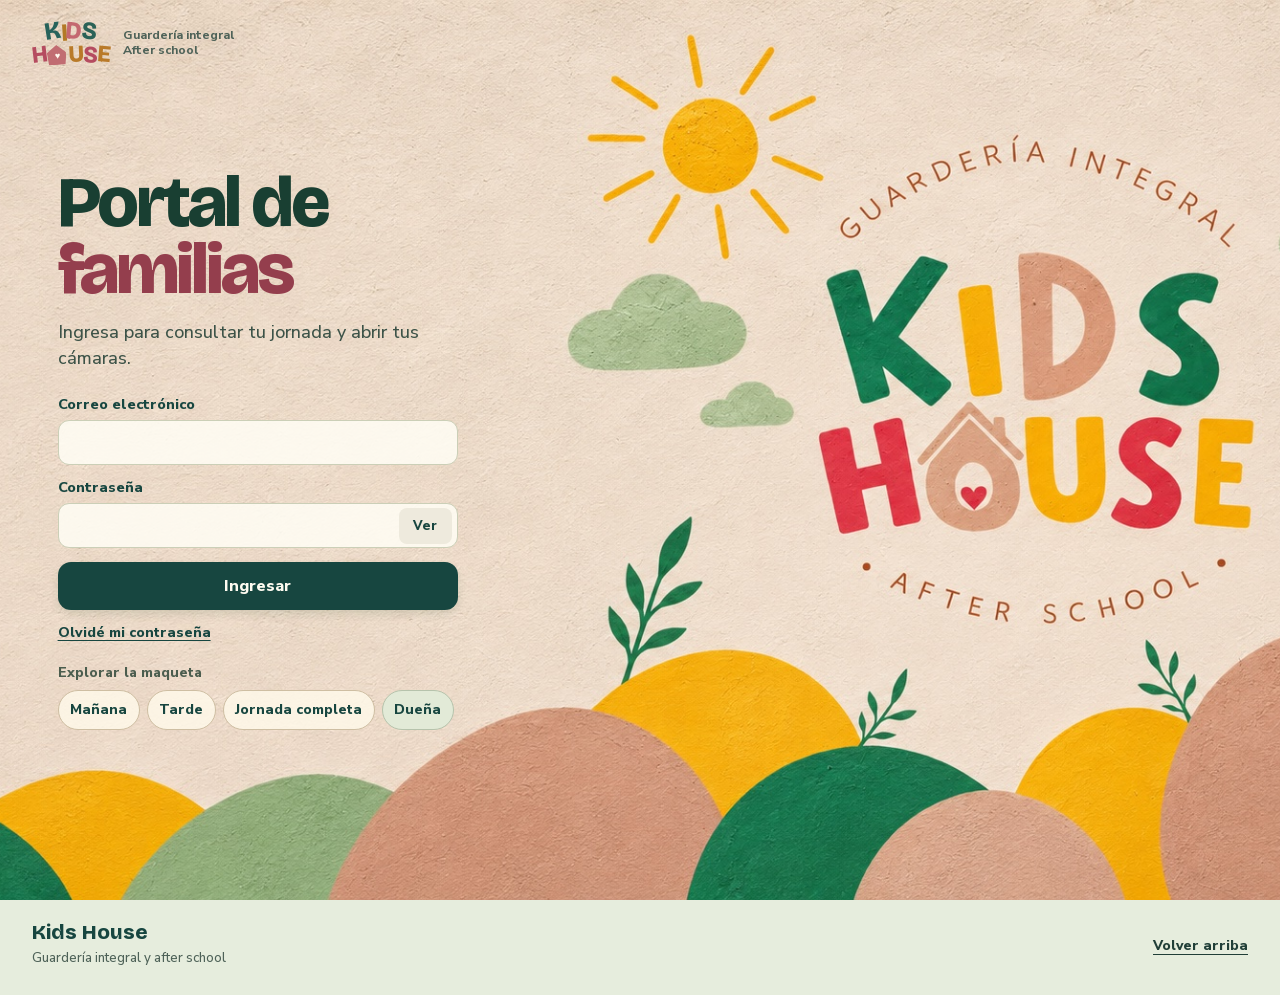
==== commit 79b745b0: "Add the owner dashboard and family email access" ====
--- a/index.html
+++ b/index.html
@@ -26,6 +26,11 @@
         </span>
         <span class="brand-caption">Guardería integral<br>After school</span>
       </a>
+      <nav class="owner-navigation" id="owner-navigation" aria-label="Portal de administración" hidden>
+        <button type="button" data-owner-page="home" aria-controls="owner-home" aria-pressed="true">Inicio</button>
+        <button type="button" data-owner-page="cameras" aria-controls="camaras" aria-pressed="false">Cámaras</button>
+        <button type="button" data-owner-page="admin" aria-controls="admin-panel" aria-pressed="false">Administración</button>
+      </nav>
       <button type="button" class="nav-link" id="sign-out" hidden>Cerrar sesión</button>
     </div>
   </header>
@@ -44,20 +49,22 @@
           <form class="entry-form" id="sign-in-form" method="post" autocomplete="off">
             <fieldset class="sign-in-fields" id="sign-in-fields" disabled>
               <label class="field" for="demo-user">
-                Usuario
-                <input id="demo-user" name="usuario" type="text" spellcheck="false" autocapitalize="none" required>
+                Correo electrónico
+                <input id="demo-user" name="correo" type="email" autocomplete="username" spellcheck="false" autocapitalize="none" required>
               </label>
               <div class="field">
                 <label for="demo-password">Contraseña</label>
                 <div class="password-field">
-                  <input id="demo-password" name="clave" type="password" required>
+                  <input id="demo-password" name="clave" type="password" autocomplete="current-password" required>
                   <button type="button" id="toggle-password" aria-controls="demo-password" aria-label="Mostrar contraseña">Ver</button>
                 </div>
               </div>
               <p class="form-error" id="sign-in-error" role="alert" hidden></p>
+              <p class="access-feedback" id="sign-in-feedback" role="status" hidden></p>
               <button type="submit" class="button button-primary">Ingresar</button>
             </fieldset>
           </form>
+          <button type="button" class="text-action forgotten-password" id="forgot-password">Olvidé mi contraseña</button>
           <div class="demo-access">
             <p id="demo-access-title">Explorar la maqueta</p>
             <div class="demo-options" role="group" aria-labelledby="demo-access-title">
@@ -69,8 +76,85 @@
           </div>
         </section>
 
+        <section class="hero-copy access-pane" id="request-recovery" aria-labelledby="recovery-title" hidden>
+          <h1 id="recovery-title" tabindex="-1">Recupera tu contraseña</h1>
+          <p class="hero-description">Usa el correo con el que ingresas a Kids House.</p>
+          <form class="entry-form access-form" id="recovery-form" method="post">
+            <label class="field" for="recovery-email">Correo electrónico
+              <input id="recovery-email" name="correo" type="email" autocomplete="email" required>
+            </label>
+            <button class="button button-primary" type="submit">Enviar código</button>
+          </form>
+          <button class="text-action forgotten-password" type="button" data-back-to-login>Volver al ingreso</button>
+        </section>
+
+        <section class="hero-copy access-pane" id="verify-recovery" aria-labelledby="verify-title" hidden>
+          <h1 id="verify-title" tabindex="-1">Revisa tu correo</h1>
+          <p class="hero-description">Si hay una cuenta asociada, recibirás un código de seis dígitos.</p>
+          <details class="demo-inbox" id="demo-inbox">
+            <summary>Abrir bandeja de prueba</summary>
+            <p id="demo-inbox-message"></p>
+            <p id="demo-inbox-code" hidden>Tu código es <strong></strong></p>
+          </details>
+          <form class="entry-form access-form" id="verify-form" method="post">
+            <label class="field" for="verify-code">Código de recuperación
+              <input id="verify-code" name="codigo" inputmode="numeric" autocomplete="one-time-code" maxlength="6" required>
+            </label>
+            <p class="form-error" id="verify-error" role="alert" hidden></p>
+            <button class="button button-primary" type="submit">Verificar código</button>
+          </form>
+          <div class="access-links">
+            <button class="text-action" type="button" id="resend-code">Generar otro código</button>
+            <button class="text-action" type="button" id="change-recovery-email">Usar otro correo</button>
+          </div>
+        </section>
+
+        <section class="hero-copy access-pane" id="password-setup" aria-labelledby="password-title" hidden>
+          <h1 id="password-title" tabindex="-1">Crea tu contraseña</h1>
+          <p class="hero-description" id="password-reason"></p>
+          <form class="entry-form access-form" id="password-form" method="post">
+            <label class="field" for="new-password">Nueva contraseña
+              <input id="new-password" name="clave" type="password" autocomplete="new-password" minlength="8" maxlength="128" aria-describedby="password-hint" required>
+            </label>
+            <p class="admin-hint" id="password-hint">Usa al menos 8 caracteres y elige una clave de prueba para esta maqueta.</p>
+            <label class="field" for="confirm-password">Repite la contraseña
+              <input id="confirm-password" name="confirmacion" type="password" autocomplete="new-password" maxlength="128" required>
+            </label>
+            <p class="form-error" id="password-error" role="alert" hidden></p>
+            <button class="button button-primary" type="submit">Guardar contraseña</button>
+          </form>
+          <button class="text-action forgotten-password" id="cancel-password-reset" type="button" data-back-to-login hidden>Volver al ingreso</button>
+        </section>
       </div>
     </div>
+
+    <section class="shell owner-home" id="owner-home" aria-labelledby="owner-title" hidden>
+      <header class="owner-overview">
+        <div>
+          <p class="owner-date" id="owner-date"></p>
+          <h1 id="owner-title" tabindex="-1">Resumen de Kids House</h1>
+        </div>
+        <button type="button" class="button button-primary" id="new-family-shortcut">Dar de alta a una familia <span aria-hidden="true">↗</span></button>
+      </header>
+      <dl class="owner-metrics" aria-label="Estadísticas del portal">
+        <div><dt>Apoderados</dt><dd id="total-parents">0</dd></div>
+        <div><dt>En línea</dt><dd id="total-online">0</dd></div>
+        <div><dt>Peques inscritos</dt><dd id="total-children">0</dd></div>
+        <div><dt>Accesos por activar</dt><dd id="total-pending">0</dd></div>
+      </dl>
+      <div class="owner-insights">
+        <section class="insight-card" aria-labelledby="distribution-title">
+          <h2 id="distribution-title">Apoderados por jornada</h2>
+          <ul class="journey-distribution" id="journey-distribution"></ul>
+        </section>
+        <section class="insight-card" aria-labelledby="online-title">
+          <h2 id="online-title">Apoderados conectados</h2>
+          <p class="insight-note">Sesiones de prueba abiertas en este navegador.</p>
+          <p class="online-empty" id="online-empty">Por ahora no hay apoderados conectados.</p>
+          <ul class="online-list" id="online-list"></ul>
+        </section>
+      </div>
+    </section>
 
     <section class="shell family-home" id="family-home" aria-labelledby="welcome-title" hidden>
       <div class="family-overview">
@@ -102,13 +186,13 @@
         <p class="admin-example">Maqueta con datos ficticios</p>
       </header>
       <div class="view-controls admin-controls" role="group" aria-label="Secciones de administración">
-        <button type="button" data-admin-section="parents" aria-controls="manage-parents" aria-pressed="true">Familias</button>
-        <button type="button" data-admin-section="journeys" aria-controls="manage-journeys" aria-pressed="false">Jornadas</button>
+        <button type="button" data-admin-section="journeys" aria-controls="manage-journeys" aria-pressed="true">Jornadas</button>
         <button type="button" data-admin-section="courses" aria-controls="manage-courses" aria-pressed="false">Cursos</button>
-        <button type="button" data-admin-section="children" aria-controls="manage-children" aria-pressed="false">Niños</button>
-      </div>
-
-      <div class="admin-layout" id="manage-journeys" data-admin-pane="journeys" hidden>
+        <button type="button" data-admin-section="children" aria-controls="manage-children" aria-pressed="false">Peques</button>
+        <button type="button" data-admin-section="parents" aria-controls="manage-parents" aria-pressed="false">Familias</button>
+      </div>
+
+      <div class="admin-layout" id="manage-journeys" data-admin-pane="journeys">
         <form class="admin-card admin-form" id="new-journey" method="post" autocomplete="off">
           <h2>Nueva jornada</h2>
           <label class="field">Nombre <input type="text" name="nombre" required maxlength="70"></label>
@@ -159,7 +243,7 @@
         </section>
       </div>
 
-      <div class="admin-layout admin-families" id="manage-parents" data-admin-pane="parents">
+      <div class="admin-layout admin-families" id="manage-parents" data-admin-pane="parents" hidden>
         <form class="admin-card family-registration" id="new-parent" method="post" autocomplete="off">
           <h2>Dar de alta una familia</h2>
           <div class="registration-fields">
@@ -176,14 +260,26 @@
             <fieldset>
               <legend>Acceso del apoderado</legend>
               <label class="field">Nombre del apoderado <input type="text" name="nombre" required maxlength="70"></label>
-              <label class="field">Usuario <input type="text" name="usuario" required maxlength="64" autocapitalize="none" spellcheck="false"></label>
-              <label class="field">Clave de prueba <input type="password" name="clave" required maxlength="64"></label>
+              <label class="field">Correo electrónico <input type="email" name="correo" required maxlength="180" autocapitalize="none" spellcheck="false" aria-describedby="enrollment-hint"></label>
+              <p class="admin-hint" id="enrollment-hint">Será su usuario. Al guardar se genera una clave temporal.</p>
             </fieldset>
           </div>
           <div class="registration-actions">
             <button class="button button-primary" type="submit">Crear acceso</button>
             <p class="admin-feedback" role="status" hidden></p>
           </div>
+          <section class="temporary-access" id="temporary-access" aria-labelledby="temporary-title" hidden>
+            <div>
+              <h3 id="temporary-title">Acceso listo para entregar</h3>
+              <p>El apoderado creará su propia contraseña al ingresar.</p>
+              <dl>
+                <div><dt>Correo</dt><dd id="temporary-email"></dd></div>
+                <div><dt>Clave temporal</dt><dd><code id="temporary-password"></code></dd></div>
+              </dl>
+            </div>
+            <button class="nav-link" id="copy-temporary" type="button">Copiar datos</button>
+            <p class="admin-feedback" id="copy-feedback" role="status" hidden></p>
+          </section>
         </form>
         <section class="admin-card" aria-labelledby="registered-parents">
           <h2 id="registered-parents">Familias registradas</h2>
@@ -204,7 +300,7 @@
     <section class="shell viewer" id="camaras" aria-labelledby="viewer-title" hidden>
       <div class="viewer-heading">
         <div>
-          <h2 id="viewer-title">Cámaras</h2>
+          <h2 id="viewer-title" tabindex="-1">Cámaras</h2>
           <p class="viewer-description">7 vistas con escenas de demostración</p>
         </div>
         <div class="view-controls" role="group" aria-label="Modo de visualización">
--- a/styles.css
+++ b/styles.css
@@ -68,6 +68,32 @@
   gap: 1.5rem;
 }
 .topbar-inner { min-height: 5.4rem; }
+.topbar-inner:has(.owner-navigation:not([hidden])) {
+  display: grid;
+  grid-template-columns: auto minmax(0, 1fr) auto;
+}
+.owner-navigation {
+  display: flex;
+  justify-self: center;
+  gap: .3rem;
+  padding: .3rem;
+  border: 1px solid #e2e6d8;
+  border-radius: 1rem;
+  background: #efefe3;
+}
+.owner-navigation button {
+  min-height: 2.65rem;
+  padding: .35rem .95rem;
+  border: 0;
+  border-radius: .72rem;
+  background: transparent;
+  color: var(--forest);
+  font-size: .93rem;
+  font-weight: 850;
+  cursor: pointer;
+}
+.owner-navigation button:hover { background: #e0e8d6; }
+.owner-navigation button[aria-pressed="true"] { background: var(--forest); color: var(--paper); }
 body:has(.hero:not([hidden])) .topbar {
   position: absolute;
   z-index: 2;
@@ -268,6 +294,25 @@
   box-shadow: 0 .26rem .55rem #2f542a22;
 }
 .form-error { margin: 0; color: #8a3144; font-size: .9rem; font-weight: 750; }
+.access-feedback { margin: 0; color: #255746; font-size: .91rem; font-weight: 800; }
+.hero .access-pane h1 { font-size: clamp(2.65rem, 4.6vw, 4.8rem); line-height: .98; }
+.access-form { display: grid; gap: .83rem; }
+.access-form input { background: #fffdf4ef; }
+.forgotten-password { margin-top: .56rem; }
+.access-links { display: flex; flex-wrap: wrap; gap: .4rem .85rem; margin-top: .56rem; }
+.demo-inbox {
+  max-width: 25rem;
+  margin-bottom: .9rem;
+  padding: .68rem .85rem;
+  border: 1px solid #d4ccb6;
+  border-radius: .75rem;
+  background: #fff9e9e6;
+  color: var(--forest);
+  font-size: .88rem;
+}
+.demo-inbox summary { font-weight: 850; cursor: pointer; }
+.demo-inbox p { margin: .48rem 0 0; overflow-wrap: anywhere; }
+.demo-inbox strong { font-size: 1.1rem; letter-spacing: .08em; }
 .demo-access { max-width: 25rem; margin-top: 1rem; }
 .demo-access p { margin-bottom: .42rem; color: #4b5d4e; font-size: .88rem; font-weight: 780; }
 .demo-options { display: flex; flex-wrap: wrap; gap: .42rem; }
@@ -284,6 +329,65 @@
 }
 .demo-options [data-demo-family="owner"] { background: #e2ead7; border-color: #b6c3ac; }
 .demo-options button:hover { background: var(--sage); border-color: #a5b8a1; }
+
+.owner-home { display: grid; gap: 1.18rem; padding-bottom: clamp(2.4rem, 6vw, 5rem); }
+.owner-overview {
+  display: flex;
+  align-items: end;
+  justify-content: space-between;
+  gap: 1.2rem;
+  padding: clamp(1.4rem, 4.9vw, 3.4rem);
+  border-radius: 1.9rem;
+  background:
+    radial-gradient(ellipse 24rem 15rem at 104% 125%, #c9d9bf 0 75%, transparent 75.5%),
+    radial-gradient(ellipse 27rem 14rem at 86% 146%, #edd28f 0 75%, transparent 75.5%),
+    radial-gradient(ellipse 16rem 12rem at 100% -40%, #e8bcaa 0 75%, transparent 75.5%),
+    #f3e9d6;
+}
+.owner-date { margin: 0 0 .65rem; color: var(--muted); font-size: .92rem; font-weight: 850; }
+.owner-date::first-letter { text-transform: uppercase; }
+.owner-overview h1 { margin: 0; color: var(--forest); font: 800 clamp(2.4rem, 5.3vw, 4.65rem)/.98 var(--display); letter-spacing: -.047em; }
+.owner-overview .button { flex: none; white-space: nowrap; }
+.owner-metrics { display: grid; grid-template-columns: repeat(4, minmax(0, 1fr)); gap: .8rem; margin: 0; }
+.owner-metrics > div {
+  display: grid;
+  gap: .65rem;
+  align-content: space-between;
+  min-width: 0;
+  padding: clamp(.95rem, 2.6vw, 1.5rem);
+  border: 1px solid var(--line);
+  border-radius: 1.22rem;
+  background: var(--paper);
+}
+.owner-metrics > div:nth-child(2) { background: #e9efde; }
+.owner-metrics > div:nth-child(4) { background: #f7ecde; border-color: #ede3d7; }
+.owner-metrics dt { color: var(--muted); font-size: .91rem; font-weight: 850; line-height: 1.3; }
+.owner-metrics dd { margin: 0; color: var(--forest); font: 800 clamp(2.05rem, 4.15vw, 3.4rem)/1 var(--display); font-variant-numeric: tabular-nums; }
+.owner-insights { display: grid; grid-template-columns: minmax(0, 1.2fr) minmax(0, 1fr); gap: .9rem; }
+.insight-card {
+  min-width: 0;
+  padding: clamp(1.05rem, 2.9vw, 1.65rem);
+  border: 1px solid var(--line);
+  border-radius: 1.25rem;
+  background: var(--paper);
+}
+.insight-card h2 { margin: 0; color: var(--forest); font: 780 1.42rem/1.12 var(--display); letter-spacing: -.024em; }
+.insight-note { margin: .46rem 0 0; color: var(--muted); font-size: .91rem; }
+.journey-distribution, .online-list { list-style: none; margin: 1.15rem 0 0; padding: 0; }
+.journey-distribution { display: grid; gap: 1rem; }
+.journey-distribution li { display: grid; grid-template-columns: minmax(0, 1fr) auto; gap: .35rem .7rem; }
+.journey-distribution li span { font-weight: 750; overflow-wrap: anywhere; }
+.journey-distribution strong { color: var(--muted); font-weight: 850; font-size: .86rem; }
+.journey-bar { grid-column: 1 / -1; height: .52rem; border-radius: 2rem; background: #efeee4; overflow: hidden; }
+.journey-bar span { display: block; height: 100%; border-radius: inherit; background: #81a791; }
+.journey-distribution li:nth-child(3n + 2) .journey-bar span { background: #d6a658; }
+.journey-distribution li:nth-child(3n) .journey-bar span { background: #cf8999; }
+.online-empty { margin: 1rem 0 0; padding: .8rem; border-radius: .7rem; background: #f2f2e7; color: var(--muted); }
+.online-list li { display: flex; align-items: center; gap: .72rem; padding: .66rem 0; border-top: 1px solid var(--line); }
+.online-initial { display: grid; place-items: center; flex: 0 0 2.3rem; aspect-ratio: 1; border-radius: 50%; background: #dbe9d6; color: var(--forest); font-weight: 850; }
+.online-list li div { display: grid; min-width: 0; gap: .05rem; overflow-wrap: anywhere; }
+.online-list strong { color: var(--forest); }
+.online-list li div span { color: var(--muted); font-size: .86rem; }
 
 .family-home { display: grid; gap: 1.05rem; padding-bottom: clamp(2.2rem, 6vw, 5rem); }
 .family-overview {
@@ -457,6 +561,24 @@
   font-weight: 800;
 }
 .registration-actions { display: flex; flex-wrap: wrap; align-items: center; gap: .8rem 1.05rem; margin-top: 1rem; }
+.temporary-access {
+  display: grid;
+  grid-template-columns: minmax(0, 1fr) auto;
+  align-items: start;
+  gap: .7rem;
+  margin-top: 1rem;
+  padding: clamp(.95rem, 2.7vw, 1.45rem);
+  border: 1px solid #d1dfca;
+  border-radius: 1rem;
+  background: #e9efdf;
+}
+.temporary-access h3 { margin: 0; color: var(--forest); font: 780 1.25rem/1.15 var(--display); }
+.temporary-access p { margin: .4rem 0 0; color: var(--muted); font-size: .91rem; }
+.temporary-access dl { display: flex; flex-wrap: wrap; gap: .65rem 1.35rem; margin: .75rem 0 0; }
+.temporary-access dt { color: var(--muted); font-size: .84rem; font-weight: 800; }
+.temporary-access dd { margin: 0; color: var(--forest); font-weight: 850; overflow-wrap: anywhere; }
+.temporary-access .nav-link { background: var(--paper); }
+.temporary-access #copy-feedback { grid-column: 1 / -1; }
 .time-fields { display: grid; grid-template-columns: repeat(2, minmax(0, 1fr)); gap: .7rem; }
 .admin-hint, .admin-feedback { margin: 0; color: var(--muted); font-size: .91rem; font-weight: 700; }
 .admin-feedback { color: #305f49; }
@@ -697,6 +819,9 @@
 @media (max-width: 46rem) {
   .shell { width: calc(100% - 2rem); }
   .topbar-inner { min-height: 4.55rem; }
+  .topbar-inner:has(.owner-navigation:not([hidden])) { grid-template-columns: minmax(0, 1fr) auto; gap: .8rem; padding-block: .85rem .95rem; }
+  .owner-navigation { grid-column: 1 / -1; grid-row: 2; justify-self: stretch; display: grid; grid-template-columns: 1fr 1fr 1.26fr; }
+  .owner-navigation button { padding-inline: .4rem; font-size: .87rem; }
   .hero-wall img { max-height: min(28rem, 74vw); }
   .hero-inner { width: min(100% - 2rem, 30rem); }
   .camera-grid { grid-template-columns: repeat(2, minmax(0, 1fr)); gap: .66rem; }
@@ -706,6 +831,8 @@
   .registration-fields { grid-template-columns: 1fr; }
   .family-overview { grid-template-columns: 1fr; min-height: 0; border-radius: 1.35rem; }
   .family-welcome h1 { max-width: 18ch; }
+  .owner-overview { align-items: start; flex-direction: column; border-radius: 1.4rem; }
+  .owner-insights { grid-template-columns: minmax(0, 1fr); }
 }
 
 @media (max-width: 31rem) {
@@ -727,6 +854,9 @@
   .family-access { grid-template-columns: auto minmax(0, 1fr); }
   .family-access .button { grid-column: 1 / -1; justify-content: center; }
   .registration-actions .button { width: 100%; justify-content: center; }
+  .temporary-access { grid-template-columns: minmax(0, 1fr); }
+  .temporary-access .nav-link { justify-self: start; }
+  .owner-metrics { grid-template-columns: repeat(2, minmax(0, 1fr)); }
 }
 
 @media (max-width: 22rem) {
